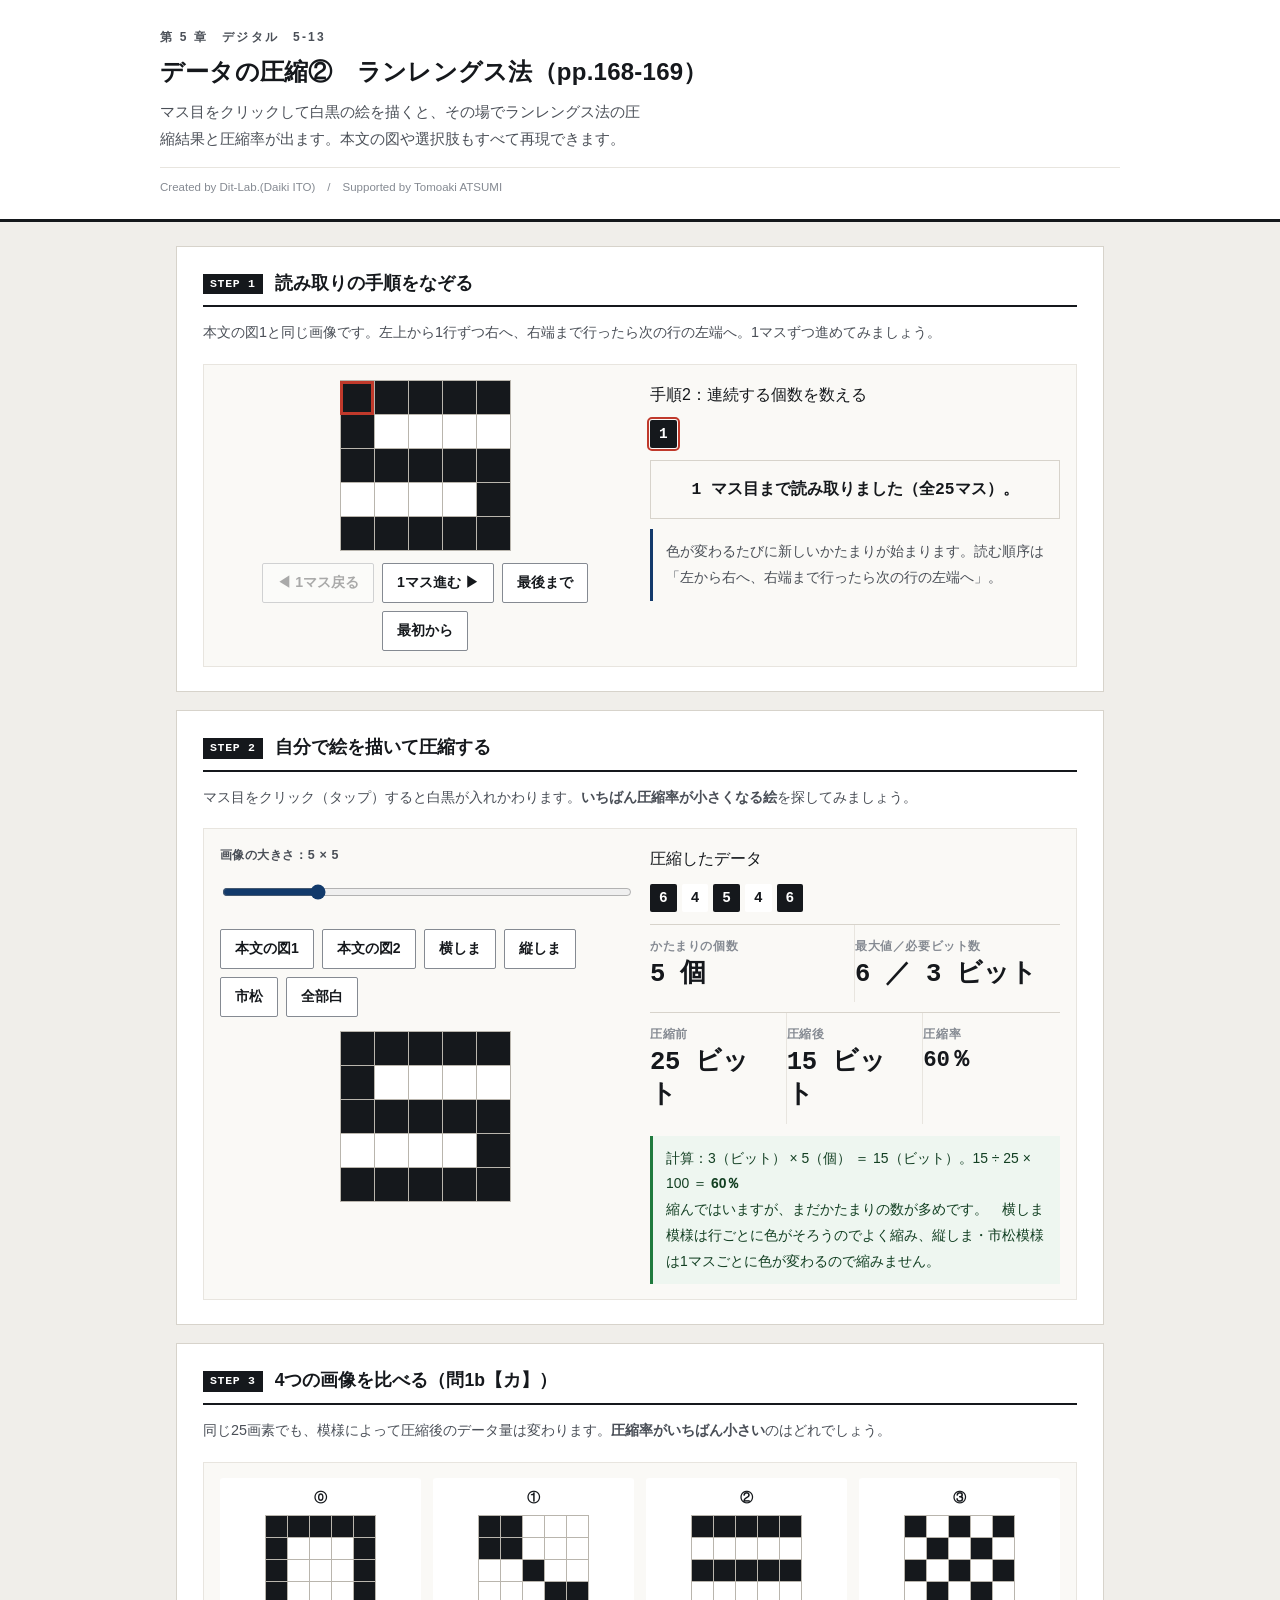
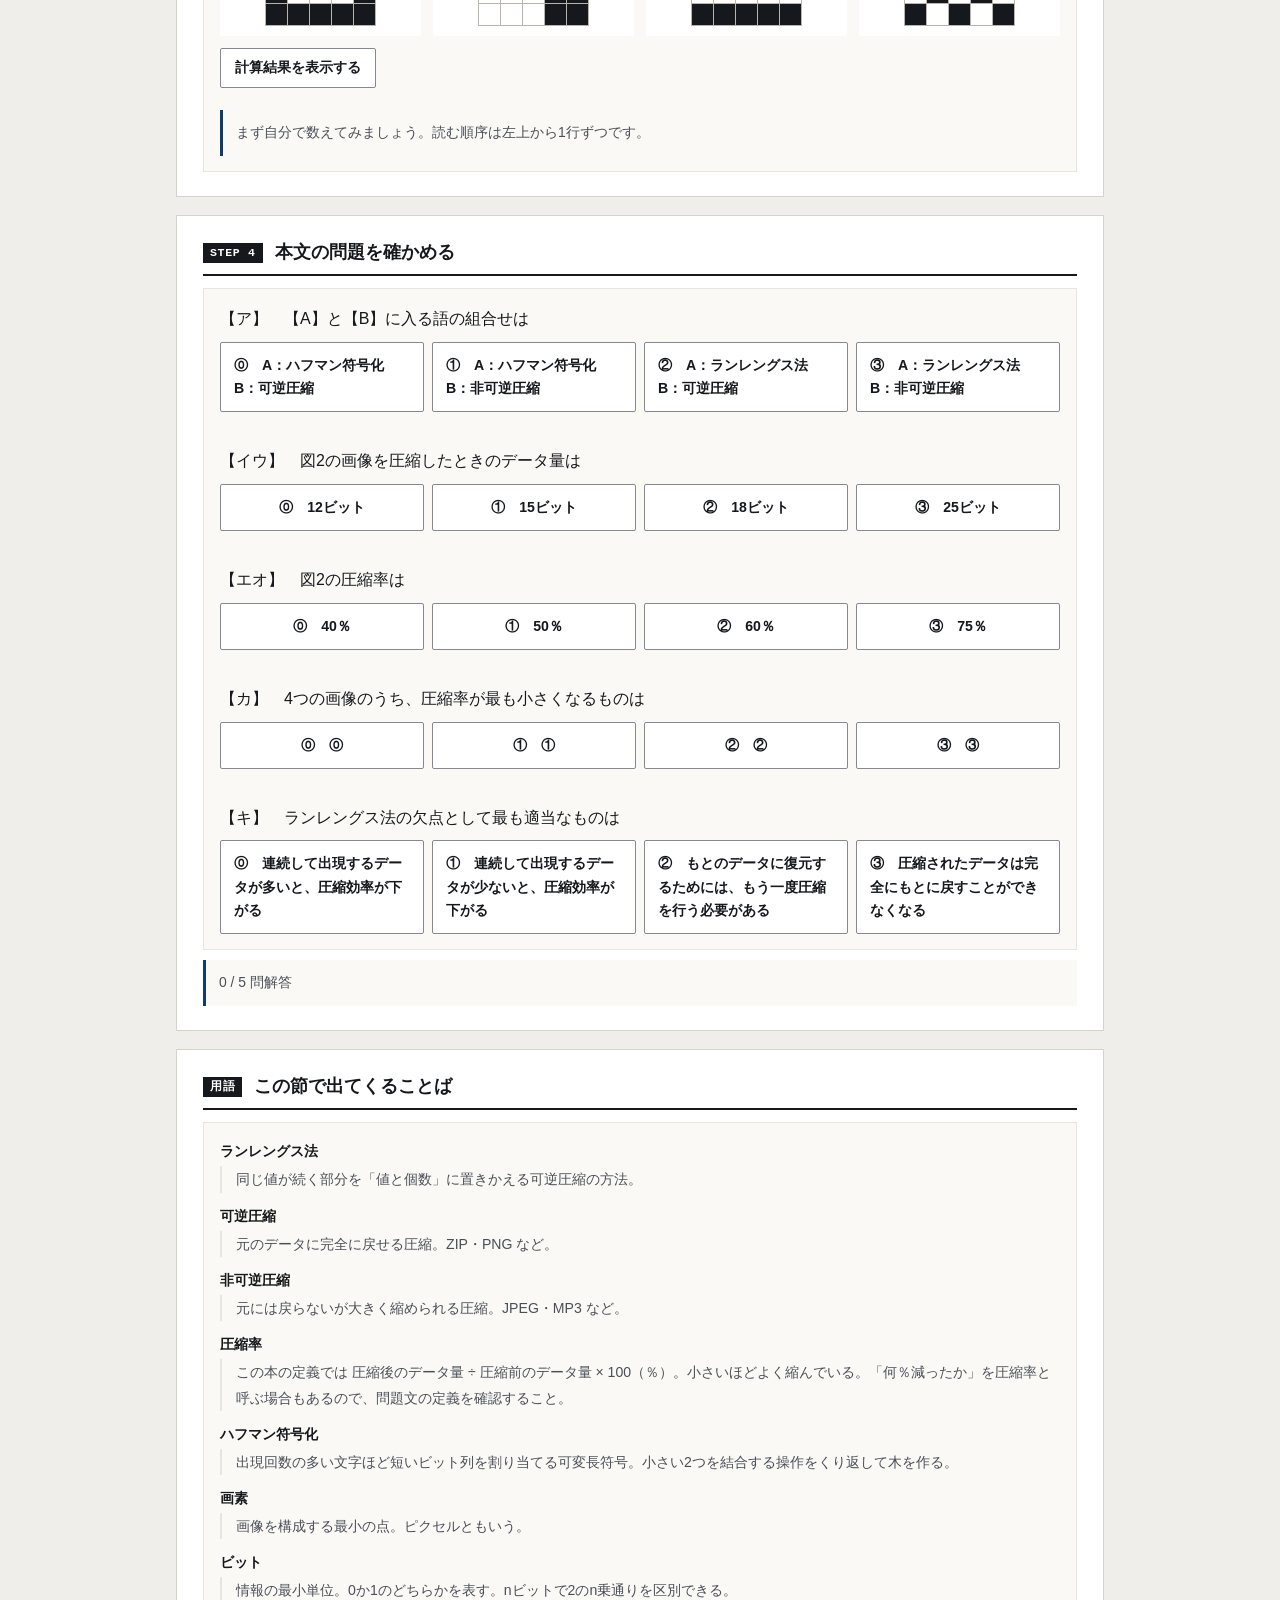
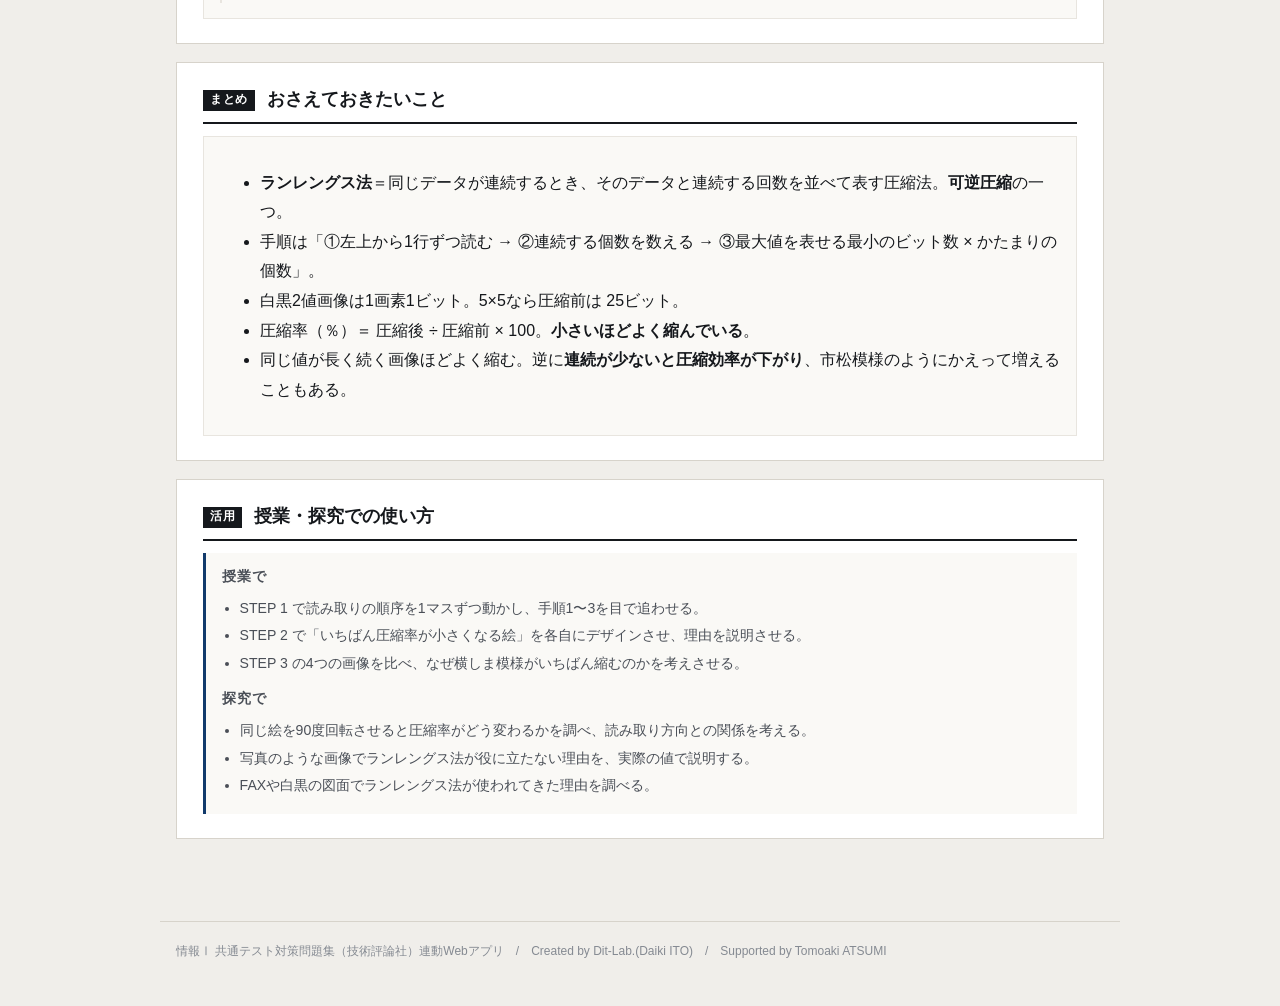
==== index.html @ 54c61193 "feat: Streamlit版を静的Webアプリ化。読み取り手順の再生・お絵かき圧縮・4画像の圧縮率比較に対応" ====
<!DOCTYPE html>
<html lang="ja">
<head>
<meta charset="UTF-8">
<meta name="viewport" content="width=device-width, initial-scale=1.0">
<title>データの圧縮②　ランレングス法｜情報Ⅰ共通テスト対策問題集</title>
<meta name="description" content="マス目をクリックして白黒の絵を描くと、その場でランレングス法の圧縮結果と圧縮率が出ます。本文の図や選択肢もすべて再現できます。">
<link rel="icon" href="data:image/svg+xml,%3Csvg xmlns=%22http://www.w3.org/2000/svg%22 viewBox=%220 0 32 32%22%3E%3Crect width=%2232%22 height=%2232%22 fill=%22%2315181c%22/%3E%3Ctext x=%2216%22 y=%2222%22 font-size=%2218%22 font-family=%22monospace%22 fill=%22%23fff%22 text-anchor=%22middle%22%3E01%3C/text%3E%3C/svg%3E">
<link rel="stylesheet" href="css/style.css">
<link rel="stylesheet" href="css/app.css">
</head>
<body>

<header class="app-header">
  <div class="inner">
    <span class="eyebrow">第 5 章　デジタル　5-13</span>
    <h1>データの圧縮②　ランレングス法（pp.168-169）</h1>
    <p class="lead">マス目をクリックして白黒の絵を描くと、その場でランレングス法の圧縮結果と圧縮率が出ます。本文の図や選択肢もすべて再現できます。</p>
    <p class="credit">Created by Dit-Lab.(Daiki ITO)　/　Supported by Tomoaki ATSUMI</p>
  </div>
</header>

<main class="wrap">
  <section class="step" id="step1">
    <h2><span class="no">STEP 1</span>読み取りの手順をなぞる</h2>
    <p class="desc">本文の図1と同じ画像です。左上から1行ずつ右へ、右端まで行ったら次の行の左端へ。1マスずつ進めてみましょう。</p>
    <div class="panel">
      <div class="grid c2">
        <div>
          <table class="rlgrid" id="demoGrid"></table>
          <div class="btn-row" style="margin-top:12px;justify-content:center">
            <button class="btn" id="dPrev">◀ 1マス戻る</button>
            <button class="btn" id="dNext">1マス進む ▶</button>
            <button class="btn" id="dAll">最後まで</button>
            <button class="btn" id="dReset">最初から</button>
          </div>
        </div>
        <div>
          <p class="qhead" style="margin:0 0 4px">手順2：連続する個数を数える</p>
          <div class="runs" id="demoRuns"></div>
          <div class="eqbox" id="demoEq" style="margin-top:12px">—</div>
          <div class="note" id="demoNote" style="margin-top:10px"></div>
        </div>
      </div>
    </div>
  </section>

  <section class="step" id="step2">
    <h2><span class="no">STEP 2</span>自分で絵を描いて圧縮する</h2>
    <p class="desc">マス目をクリック（タップ）すると白黒が入れかわります。<strong>いちばん圧縮率が小さくなる絵</strong>を探してみましょう。</p>
    <div class="panel">
      <div class="grid c2">
        <div>
          <label class="fld" for="size">画像の大きさ：<span class="mono" id="sizeV">5</span> × <span class="mono" id="sizeV2">5</span></label>
          <input type="range" id="size" min="3" max="12" step="1" value="5">
          <div class="btn-row" style="margin-top:10px;flex-wrap:wrap">
            <button class="btn" data-pat="fig1">本文の図1</button>
            <button class="btn" data-pat="fig2">本文の図2</button>
            <button class="btn" data-pat="stripe">横しま</button>
            <button class="btn" data-pat="vstripe">縦しま</button>
            <button class="btn" data-pat="check">市松</button>
            <button class="btn" data-pat="clear">全部白</button>
          </div>
          <div style="margin-top:14px"><table class="rlgrid" id="editGrid"></table></div>
        </div>
        <div>
          <p class="qhead" style="margin:0 0 4px">圧縮したデータ</p>
          <div class="runs" id="editRuns"></div>
          <div class="metrics" style="margin-top:12px">
            <div class="metric"><div class="k">かたまりの個数</div><div class="v" id="mRuns">—</div></div>
            <div class="metric"><div class="k">最大値／必要ビット数</div><div class="v" id="mBits">—</div></div>
          </div>
          <div class="metrics" style="margin-top:10px">
            <div class="metric"><div class="k">圧縮前</div><div class="v" id="mBefore">—</div></div>
            <div class="metric"><div class="k">圧縮後</div><div class="v" id="mAfter">—</div></div>
            <div class="metric"><div class="k">圧縮率</div><div class="v" id="mRatio" style="font-size:1.4rem">—</div></div>
          </div>
          <div class="note" id="editNote" style="margin-top:12px"></div>
        </div>
      </div>
    </div>
  </section>

  <section class="step" id="step3">
    <h2><span class="no">STEP 3</span>4つの画像を比べる（問1b【カ】）</h2>
    <p class="desc">同じ25画素でも、模様によって圧縮後のデータ量は変わります。<strong>圧縮率がいちばん小さい</strong>のはどれでしょう。</p>
    <div class="panel">
      <div class="cands" id="candBox"></div>
      <div class="btn-row" style="margin-top:12px"><button class="btn" id="showCand">計算結果を表示する</button></div>
      <div class="tbl-scroll" style="margin-top:12px"><table class="tbl" id="candTable"></table></div>
      <div class="note" id="candNote" style="margin-top:10px"></div>
    </div>
  </section>

  <section class="step" id="step4">
    <h2><span class="no">STEP 4</span>本文の問題を確かめる</h2>
    <div class="panel" id="blankBox"></div>
    <div class="note" id="blankNote" style="margin-top:10px"></div>
  </section>

  <section class="step" id="glossary">
    <h2><span class="no">用語</span>この節で出てくることば</h2>
    <div class="panel"><div id="glossBox"></div></div>
  </section>

  <section class="step" id="wrap">
    <h2><span class="no">まとめ</span>おさえておきたいこと</h2>
    <div class="panel">
      <ul class="bullets">
        <li><strong>ランレングス法</strong>＝同じデータが連続するとき、そのデータと連続する回数を並べて表す圧縮法。<strong>可逆圧縮</strong>の一つ。</li>
        <li>手順は「①左上から1行ずつ読む → ②連続する個数を数える → ③最大値を表せる最小のビット数 × かたまりの個数」。</li>
        <li>白黒2値画像は1画素1ビット。5×5なら圧縮前は 25ビット。</li>
        <li>圧縮率（％）＝ 圧縮後 ÷ 圧縮前 × 100。<strong>小さいほどよく縮んでいる</strong>。</li>
        <li>同じ値が長く続く画像ほどよく縮む。逆に<strong>連続が少ないと圧縮効率が下がり</strong>、市松模様のようにかえって増えることもある。</li>
      </ul>
    </div>
  </section>

  <section class="step">
    <h2><span class="no">活用</span>授業・探究での使い方</h2>
    <div class="use-note">
      <h3>授業で</h3>
      <ul>
        <li>STEP 1 で読み取りの順序を1マスずつ動かし、手順1〜3を目で追わせる。</li>
        <li>STEP 2 で「いちばん圧縮率が小さくなる絵」を各自にデザインさせ、理由を説明させる。</li>
        <li>STEP 3 の4つの画像を比べ、なぜ横しま模様がいちばん縮むのかを考えさせる。</li>
      </ul>
      <h3 style="margin-top:12px">探究で</h3>
      <ul>
        <li>同じ絵を90度回転させると圧縮率がどう変わるかを調べ、読み取り方向との関係を考える。</li>
        <li>写真のような画像でランレングス法が役に立たない理由を、実際の値で説明する。</li>
        <li>FAXや白黒の図面でランレングス法が使われてきた理由を調べる。</li>
      </ul>
    </div>
  </section>

</main>

<footer class="app-footer">
  情報Ⅰ 共通テスト対策問題集（技術評論社）連動Webアプリ　/　Created by Dit-Lab.(Daiki ITO)　/　Supported by Tomoaki ATSUMI
</footer>

<script src="js/tools.js"></script>
<script src="js/chart.js"></script>
<script src="js/terms.js"></script>
<script src="js/app.js"></script>
</body>
</html>
---- css/style.css ----
/* =========================================================
   情報Ⅰ 共通テスト対策問題集 — Web アプリ共通スタイル
   紙面（参考書）に寄せた設計。装飾色は使わず、色は意味を持つときだけ。
   ========================================================= */

:root{
  --paper:#ffffff;
  --paper-2:#faf9f6;      /* うすい紙 */
  --bg:#f0eeea;           /* 台紙 */
  --ink:#15181c;
  --ink-2:#4a4f57;
  --ink-3:#858a92;
  --rule:#d7d3cb;         /* 罫線 */
  --rule-2:#e8e5df;
  --accent:#123a6b;       /* 濃紺。主要操作と現在地だけに使う */
  --accent-w:#e9eef6;
  --zero:#c0392b;         /* 左＝0 */
  --one:#1d4ed8;          /* 右＝1 */
  --ok:#1f7a3d;   --ok-bg:#eef6f0;
  --ng:#b3261e;   --ng-bg:#fbefee;
  --warn:#8a5a00; --warn-bg:#fbf5e8;
  --font:"Hiragino Kaku Gothic ProN","Hiragino Sans","Yu Gothic Medium","Yu Gothic",
         "Noto Sans JP",Meiryo,-apple-system,BlinkMacSystemFont,sans-serif;
  --mono:"SFMono-Regular",Menlo,Consolas,"Courier New",monospace;
}

*{box-sizing:border-box}
[hidden]{display:none !important}
html{-webkit-text-size-adjust:100%}
body{
  margin:0; background:var(--bg); color:var(--ink);
  font-family:var(--font); font-size:16px; line-height:1.85;
  font-feature-settings:"palt" 1;
}
h1,h2,h3,h4{line-height:1.45; margin:0; font-weight:700}
p{margin:0 0 .75em} p:last-child{margin-bottom:0}
a{color:var(--accent)}

/* ---------- 標題 ---------- */
.app-header{background:var(--paper); border-bottom:3px solid var(--ink); padding:26px 20px 20px}
.app-header .inner{max-width:960px; margin:0 auto}
.app-header .eyebrow{
  font-size:.75rem; font-weight:700; color:var(--ink-2); letter-spacing:.18em;
  display:block; margin-bottom:7px;
}
.app-header h1{font-size:1.5rem; letter-spacing:.01em}
.app-header .lead{font-size:.92rem; color:var(--ink-2); margin-top:9px; max-width:60ch}
.app-header .credit{
  font-size:.72rem; color:var(--ink-3); margin-top:14px;
  padding-top:9px; border-top:1px solid var(--rule-2);
}

/* ---------- 版面 ---------- */
.wrap{max-width:960px; margin:0 auto; padding:24px 16px 64px}
.step{background:var(--paper); border:1px solid var(--rule); padding:24px 26px; margin-bottom:18px}
.step > h2{
  display:flex; align-items:baseline; gap:12px; font-size:1.1rem;
  padding-bottom:9px; border-bottom:2px solid var(--ink); margin-bottom:12px;
}
.step > h2 .no{
  flex:none; font-family:var(--mono); font-size:.72rem; font-weight:700;
  background:var(--ink); color:var(--paper); padding:2px 7px; letter-spacing:.06em;
  position:relative; top:-2px;
}
.step > .desc{color:var(--ink-2); font-size:.9rem; margin-bottom:18px}
.step[hidden]{display:none}

.grid{display:grid; gap:20px}
.grid > *{min-width:0}          /* 子の中身で列が広がるのを防ぐ */
@media(min-width:800px){ .grid.c2{grid-template-columns:1fr 1fr} }

.panel{border:1px solid var(--rule-2); background:var(--paper-2); padding:15px 16px; min-width:0}
.panel > h3{
  font-size:.8rem; font-weight:700; color:var(--ink-2); letter-spacing:.08em;
  margin-bottom:12px; padding-bottom:6px; border-bottom:1px solid var(--rule);
}

/* ---------- 部品 ---------- */
.btn{
  appearance:none; border:1px solid var(--ink-3); background:var(--paper); color:var(--ink);
  font-family:inherit; font-size:.88rem; font-weight:700; padding:8px 14px;
  border-radius:2px; cursor:pointer; min-height:40px; line-height:1.4;
  transition:background .12s, border-color .12s, color .12s;
}
.btn:hover:not(:disabled){background:var(--accent-w); border-color:var(--accent); color:var(--accent)}
.btn:disabled{opacity:.35; cursor:not-allowed}
.btn.primary{background:var(--accent); color:var(--paper); border-color:var(--accent)}
.btn.primary:hover:not(:disabled){background:#0d2c53; color:var(--paper)}
.btn.ghost{border-color:var(--rule); color:var(--ink-2)}
.btn.sm{font-size:.8rem; padding:5px 10px; min-height:34px}
.btn-row{display:flex; flex-wrap:wrap; gap:8px; align-items:center}

/* タブ（見出し下線式） */
.seg{display:flex; gap:0; border-bottom:1px solid var(--rule)}
.seg button{
  appearance:none; border:0; background:transparent; font-family:inherit; font-size:.88rem;
  font-weight:700; color:var(--ink-3); padding:9px 4px; margin-right:26px; cursor:pointer;
  border-bottom:3px solid transparent; margin-bottom:-1px; min-height:40px;
}
.seg button:hover{color:var(--ink-2)}
.seg button[aria-pressed="true"]{color:var(--ink); border-bottom-color:var(--accent)}

label.fld{display:block; font-size:.78rem; font-weight:700; color:var(--ink-2); margin-bottom:5px; letter-spacing:.04em}
input[type=text], textarea, input[type=number]{
  width:100%; font-family:inherit; font-size:1rem; color:var(--ink);
  border:1px solid var(--ink-3); border-radius:2px; padding:9px 11px;
  background:var(--paper); min-height:42px;
}
input:focus, textarea:focus{outline:2px solid var(--accent); outline-offset:-1px; border-color:var(--accent)}
.btn:focus-visible, .seg button:focus-visible, .node-card:focus-visible{outline:2px solid var(--accent); outline-offset:2px}
textarea{resize:vertical; line-height:1.7}
.mono{font-family:var(--mono)}

table.tbl{width:100%; border-collapse:collapse; font-size:.89rem}
table.tbl th, table.tbl td{border-bottom:1px solid var(--rule-2); padding:7px 10px; text-align:right}
table.tbl th:first-child, table.tbl td:first-child{text-align:left}
table.tbl thead th{border-bottom:1.5px solid var(--ink); font-size:.76rem; color:var(--ink-2); font-weight:700; white-space:nowrap}
.tbl-scroll{overflow-x:auto; -webkit-overflow-scrolling:touch; max-width:100%}

.note{padding:10px 13px; font-size:.87rem; border-left:3px solid var(--ink-3); background:var(--paper-2)}
.note.ok{background:var(--ok-bg); border-left-color:var(--ok); color:#123f22}
.note.ng{background:var(--ng-bg); border-left-color:var(--ng); color:#6d1a15}
.note.info{background:var(--paper-2); border-left-color:var(--accent); color:var(--ink-2)}
.note.warn{background:var(--warn-bg); border-left-color:var(--warn); color:#5c3d00}
.note[hidden]{display:none}

.badge{
  display:inline-block; font-size:.72rem; font-weight:700; padding:1px 7px;
  border:1px solid var(--rule); color:var(--ink-2); background:var(--paper); letter-spacing:.04em;
}

/* 数値は罫線で仕切るだけ。カードにしない */
.metrics{display:flex; flex-wrap:wrap; gap:0; border-top:1px solid var(--rule)}
.metric{flex:1 1 130px; padding:11px 14px 11px 0; border-right:1px solid var(--rule-2)}
.metric:last-child{border-right:0}
.metric .k{font-size:.74rem; color:var(--ink-3); font-weight:700; letter-spacing:.05em}
.metric .v{font-size:1.6rem; font-weight:700; line-height:1.3; font-family:var(--mono); letter-spacing:-.01em}
.metric .s{font-size:.76rem; color:var(--ink-2)}

.bit0{color:var(--zero); font-weight:700}
.bit1{color:var(--one); font-weight:700}

.app-footer{
  max-width:960px; margin:0 auto; padding:18px 16px 44px; color:var(--ink-3);
  font-size:.75rem; border-top:1px solid var(--rule);
}
.sr-only{position:absolute;width:1px;height:1px;overflow:hidden;clip:rect(0 0 0 0);white-space:nowrap}

@media(max-width:640px){
  body{font-size:15px}
  .app-header{padding:20px 16px 16px}
  .app-header h1{font-size:1.16rem}
  .wrap{padding:16px 12px 52px}
  .step{padding:18px 15px}
  .seg button{margin-right:18px; font-size:.84rem}
  .metric{flex-basis:50%; border-right:0}
}
@media (prefers-reduced-motion:reduce){ *{animation:none!important; transition:none!important} }

/* ---------- 自分のデータ・共有・印刷 ---------- */
.toolbar{display:flex; flex-wrap:wrap; gap:8px; align-items:center; margin-top:12px;
  padding-top:12px; border-top:1px solid var(--rule-2)}
.toolbar .hint{font-size:.78rem; color:var(--ink-3)}
.paste-area{width:100%; min-height:110px; font-family:var(--mono); font-size:.86rem}
.use-note{background:var(--paper-2); border-left:3px solid var(--accent); padding:14px 16px; font-size:.88rem}
.use-note h3{font-size:.86rem; letter-spacing:.06em; margin-bottom:8px; color:var(--ink-2)}
.use-note ol, .use-note ul{margin:0; padding-left:1.25em; line-height:1.95; color:var(--ink-2)}

@media print{
  body{background:#fff}
  .app-header{border-bottom:2px solid #000}
  .step{border:1px solid #bbb; break-inside:avoid; page-break-inside:avoid; margin-bottom:12px}
  .btn, .seg, .toolbar, input[type=range]{display:none !important}
  .note{border-left-width:2px}
  a[href]:after{content:""}
}

/* ---------- 入力グリッド ---------- */
.dg-scroll{overflow:auto; -webkit-overflow-scrolling:touch; border:1px solid var(--rule); background:var(--paper); max-height:420px}
table.dg{border-collapse:collapse; font-family:var(--mono); font-size:.9rem; min-width:100%}
table.dg th, table.dg td{border:1px solid var(--rule-2); padding:0}
table.dg thead th{background:var(--paper-2); position:sticky; top:0; z-index:2}
table.dg .dg-n{background:var(--paper-2); color:var(--ink-3); font-size:.76rem; font-weight:400;
  text-align:center; min-width:34px; padding:0 4px; position:sticky; left:0; z-index:1}
table.dg .dg-corner{background:var(--paper-2); min-width:34px; position:sticky; left:0; z-index:3}
table.dg .dg-act{background:var(--paper-2); width:34px}
.dg-h, .dg-c{width:100%; min-width:96px; border:0; background:transparent; font-family:inherit;
  font-size:.9rem; padding:8px 9px; color:var(--ink); min-height:38px}
.dg-h{font-weight:700; font-family:var(--font); font-size:.82rem; color:var(--ink-2)}
.dg-c.num{text-align:right}
.dg-c:focus, .dg-h:focus{outline:2px solid var(--accent); outline-offset:-2px; background:var(--accent-w)}
.dg-del{border:0; background:transparent; color:var(--ink-3); cursor:pointer; width:32px; height:34px; font-size:1rem}
.dg-del:hover{color:var(--ng)}
.dg-tools{display:flex; flex-wrap:wrap; gap:8px; align-items:center; margin-top:10px}
.dg-hint{font-size:.76rem; color:var(--ink-3)}

/* ---------- ファイル読み込み ---------- */
.filebox{display:flex; flex-wrap:wrap; gap:10px; align-items:center; padding:12px;
  border:1px dashed var(--rule); background:var(--paper-2)}
.filebox input[type=file]{font-size:.85rem; font-family:inherit; max-width:100%}
.filebox .sel{max-width:220px}
.filelabel{display:inline-flex; align-items:center; gap:6px; font-size:.85rem; font-weight:700;
  border:1px solid var(--ink-3); background:var(--paper); padding:8px 14px; border-radius:2px; cursor:pointer; min-height:40px}
.filelabel:hover{border-color:var(--accent); color:var(--accent); background:var(--accent-w)}
.filelabel input{display:none}

/* ---------- 用語解説 ---------- */
.term{position:relative; border-bottom:1.5px dotted var(--accent); cursor:help; color:var(--accent); font-weight:700}
.term .term-pop{display:none; position:absolute; left:0; top:1.7em; z-index:50; width:min(300px,78vw);
  background:var(--paper); border:1px solid var(--ink-3); box-shadow:0 6px 20px rgba(0,0,0,.14);
  padding:10px 12px; font-size:.82rem; font-weight:400; color:var(--ink-2); line-height:1.75;
  border-left:3px solid var(--accent); cursor:auto; text-align:left}
.term .term-pop b{display:block; color:var(--ink); font-size:.86rem; margin-bottom:3px}
.term.open .term-pop{display:block}
dl.gloss{margin:0; font-size:.88rem}
dl.gloss dt{font-weight:700; color:var(--ink); margin-top:10px}
dl.gloss dt:first-child{margin-top:0}
dl.gloss dd{margin:2px 0 0; color:var(--ink-2); line-height:1.85; padding-left:1em; border-left:2px solid var(--rule-2)}
@media print{ .term{border-bottom:0; color:inherit} .term .term-pop{display:none !important} }

/* ---------- スマホ・タブレット ---------- */
@media (max-width:1024px){
  /* iOS で入力時に画面が勝手に拡大するのを防ぐ（16px 未満だとズームする） */
  input[type=text], input[type=number], textarea, select, .dg-c, .dg-h{ font-size:16px }
  .dg-c, .dg-h{ min-width:110px }
}
@media (max-width:820px){
  .grid.c2{grid-template-columns:1fr}
  .dg-scroll{max-height:340px}
  .filebox{flex-direction:column; align-items:stretch}
  .filebox .sel{max-width:100%}
  .term .term-pop{left:auto; right:0; width:min(280px,86vw)}
}
@media (max-width:480px){
  .step > h2{font-size:1rem; flex-wrap:wrap}
  .metrics{gap:0}
  .metric{flex-basis:50%; padding-right:10px}
  .metric .v{font-size:1.3rem}
  .btn{padding:8px 12px}
  .dg-tools{gap:6px}
  .dg-hint{width:100%}
}
/* タッチ操作でのスクロールを滑らかに */
.tbl-scroll, .dg-scroll, .tree-box{ -webkit-overflow-scrolling:touch; overscroll-behavior-x:contain }

/* 幅指定つきの入力欄がスマートフォンではみ出さないようにする */
input[type=text], input[type=number], input[type=search], textarea, select{ max-width:100% }
.btn-row > label{ min-width:0; max-width:100% }
.btn-row > label input, .btn-row > label select{ max-width:100% }
---- css/app.css ----
.qhead{display:flex; justify-content:space-between; align-items:center; margin-bottom:12px}
.card-q{border:1px solid var(--rule); background:var(--paper); padding:18px; margin-bottom:14px}
.q-scene{font-size:1rem; font-weight:700; line-height:1.9}
.choice4{display:grid; gap:8px; grid-template-columns:repeat(auto-fit,minmax(160px,1fr))}
.choice4 .btn{text-align:left; line-height:1.65; padding:11px 13px}
.choice4 .btn.correct{background:var(--ok-bg); border-color:var(--ok); color:var(--ok)}
.choice4 .btn.wrong{background:var(--ng-bg); border-color:var(--ng); color:var(--ng)}
.choice4.locked{pointer-events:none}
.sel{width:100%; font-family:inherit; font-size:.95rem; padding:9px 11px; min-height:42px;
  border:1px solid var(--ink-3); border-radius:2px; background:var(--paper); color:var(--ink)}
input[type=range]{width:100%; accent-color:var(--accent); height:34px}
.why{font-size:.85rem; color:var(--ink-2); line-height:1.85}
.eqbox{font-family:var(--mono); font-size:1.02rem; font-weight:700; text-align:center; padding:14px;
  border:1px solid var(--rule); background:var(--paper-2); line-height:1.8}
.blankin{border:1.5px solid var(--accent); background:#fff; padding:6px 8px; text-align:center;
  font-family:var(--mono); min-height:38px; font-size:.95rem; max-width:120px}
.blankin.ok{border-color:var(--ok); background:var(--ok-bg)}
.blankin.ng{border-color:var(--ng); background:var(--ng-bg)}
table.tbl td .blankin{width:100%; max-width:none}

/* --- 5-13 ランレングス法 --- */
.rlgrid{border-collapse:collapse;margin:0 auto}
.rlgrid td{width:34px;height:34px;border:1px solid #b9b5ad;padding:0;cursor:pointer}
.rlgrid td.on{background:#15181c}
.rlgrid td.off{background:#fff}
.rlgrid td.cur{outline:3px solid #c0392b;outline-offset:-3px}
.rlgrid.small td{width:22px;height:22px;cursor:default}
.runs{display:flex;flex-wrap:wrap;gap:5px;margin-top:10px}
.runs .r{border:1px solid var(--line);border-radius:2px;padding:4px 9px;font:700 .9rem/1.4 var(--mono);background:#fff}
.runs .r.b{background:#15181c;color:#fff;border-color:#15181c}
.runs .r.w{background:#fff;color:#15181c}
.runs .r.cur{outline:2px solid #c0392b;outline-offset:1px}
.cands{display:grid;grid-template-columns:repeat(auto-fit,minmax(140px,1fr));gap:12px}
.cands .c{border:1px solid var(--line);border-radius:3px;padding:10px;text-align:center;background:#fff}
.cands .c.sel{border-color:var(--accent);background:var(--warn-bg)}
.cands .c h4{margin:0 0 8px;font-size:.82rem;color:var(--muted)}
.cands .c .d{font:.74rem/1.6 var(--mono);color:var(--muted);margin-top:6px;word-break:break-all}
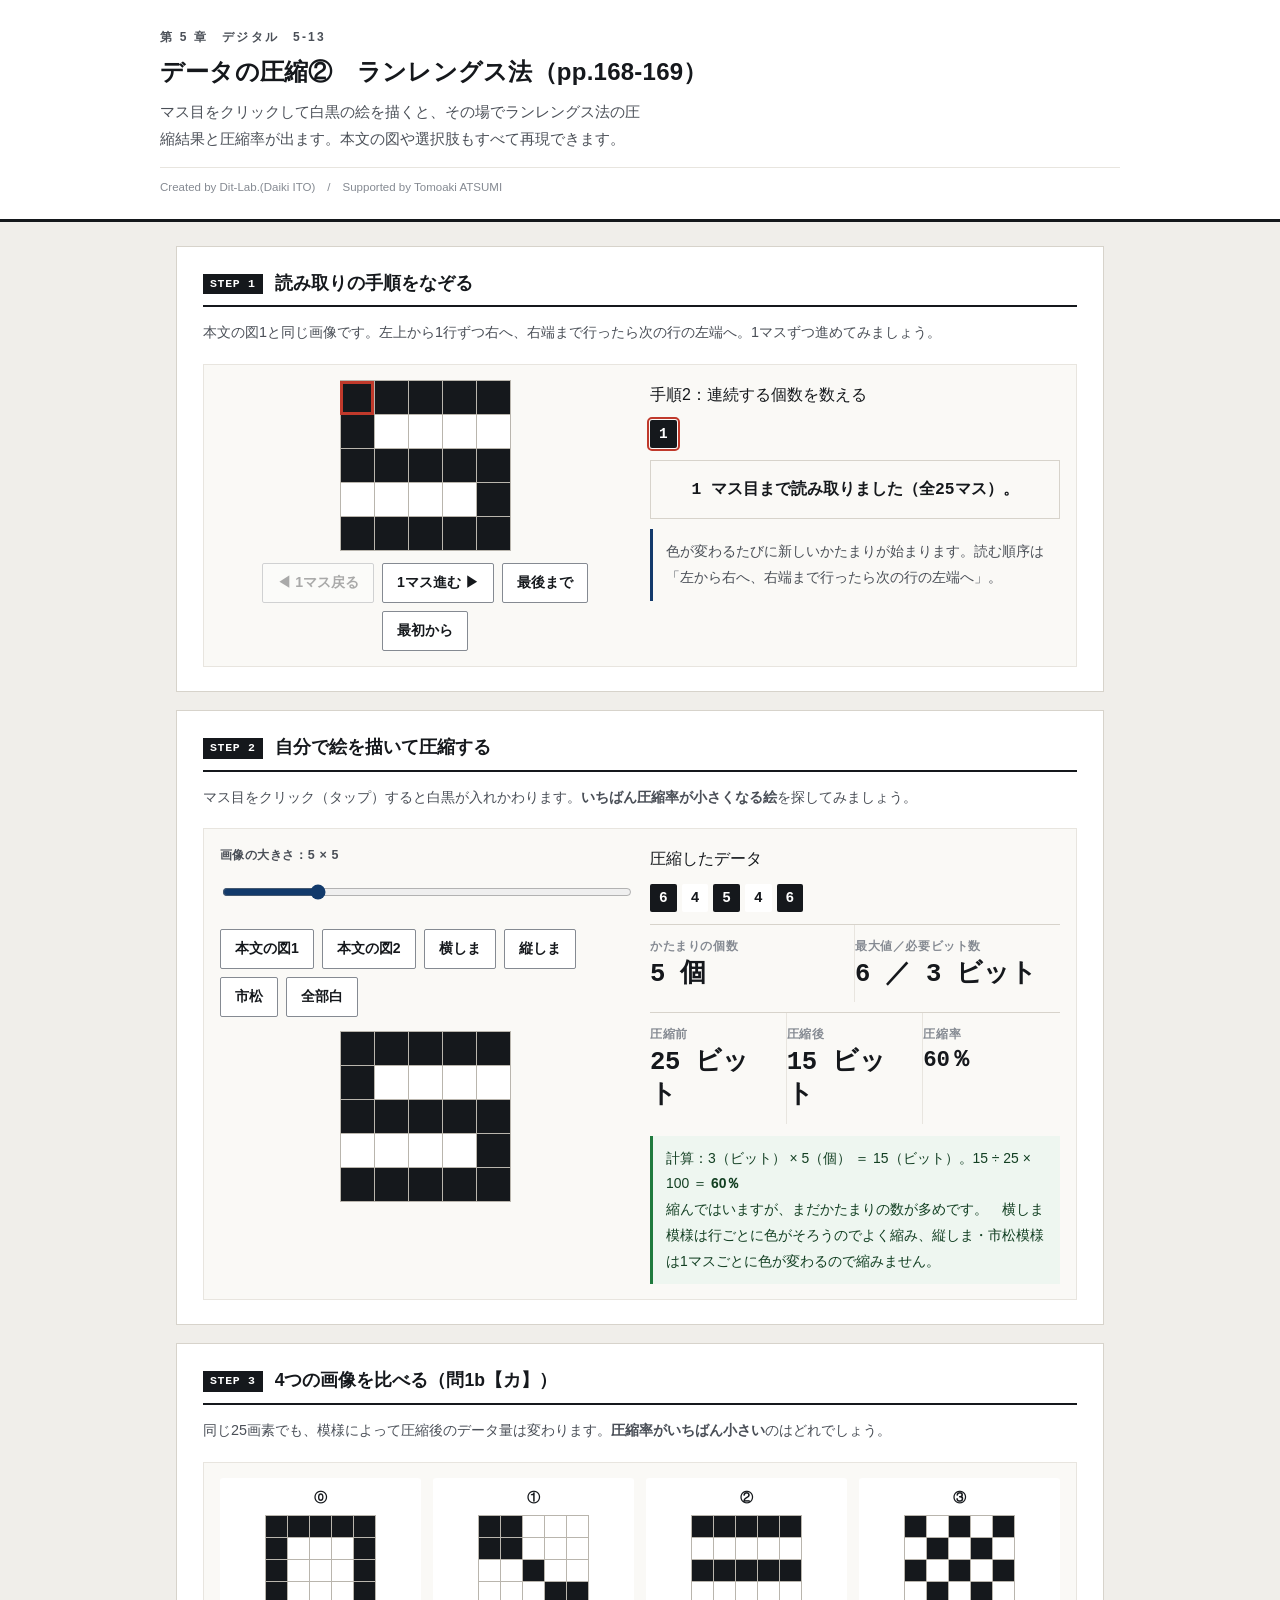
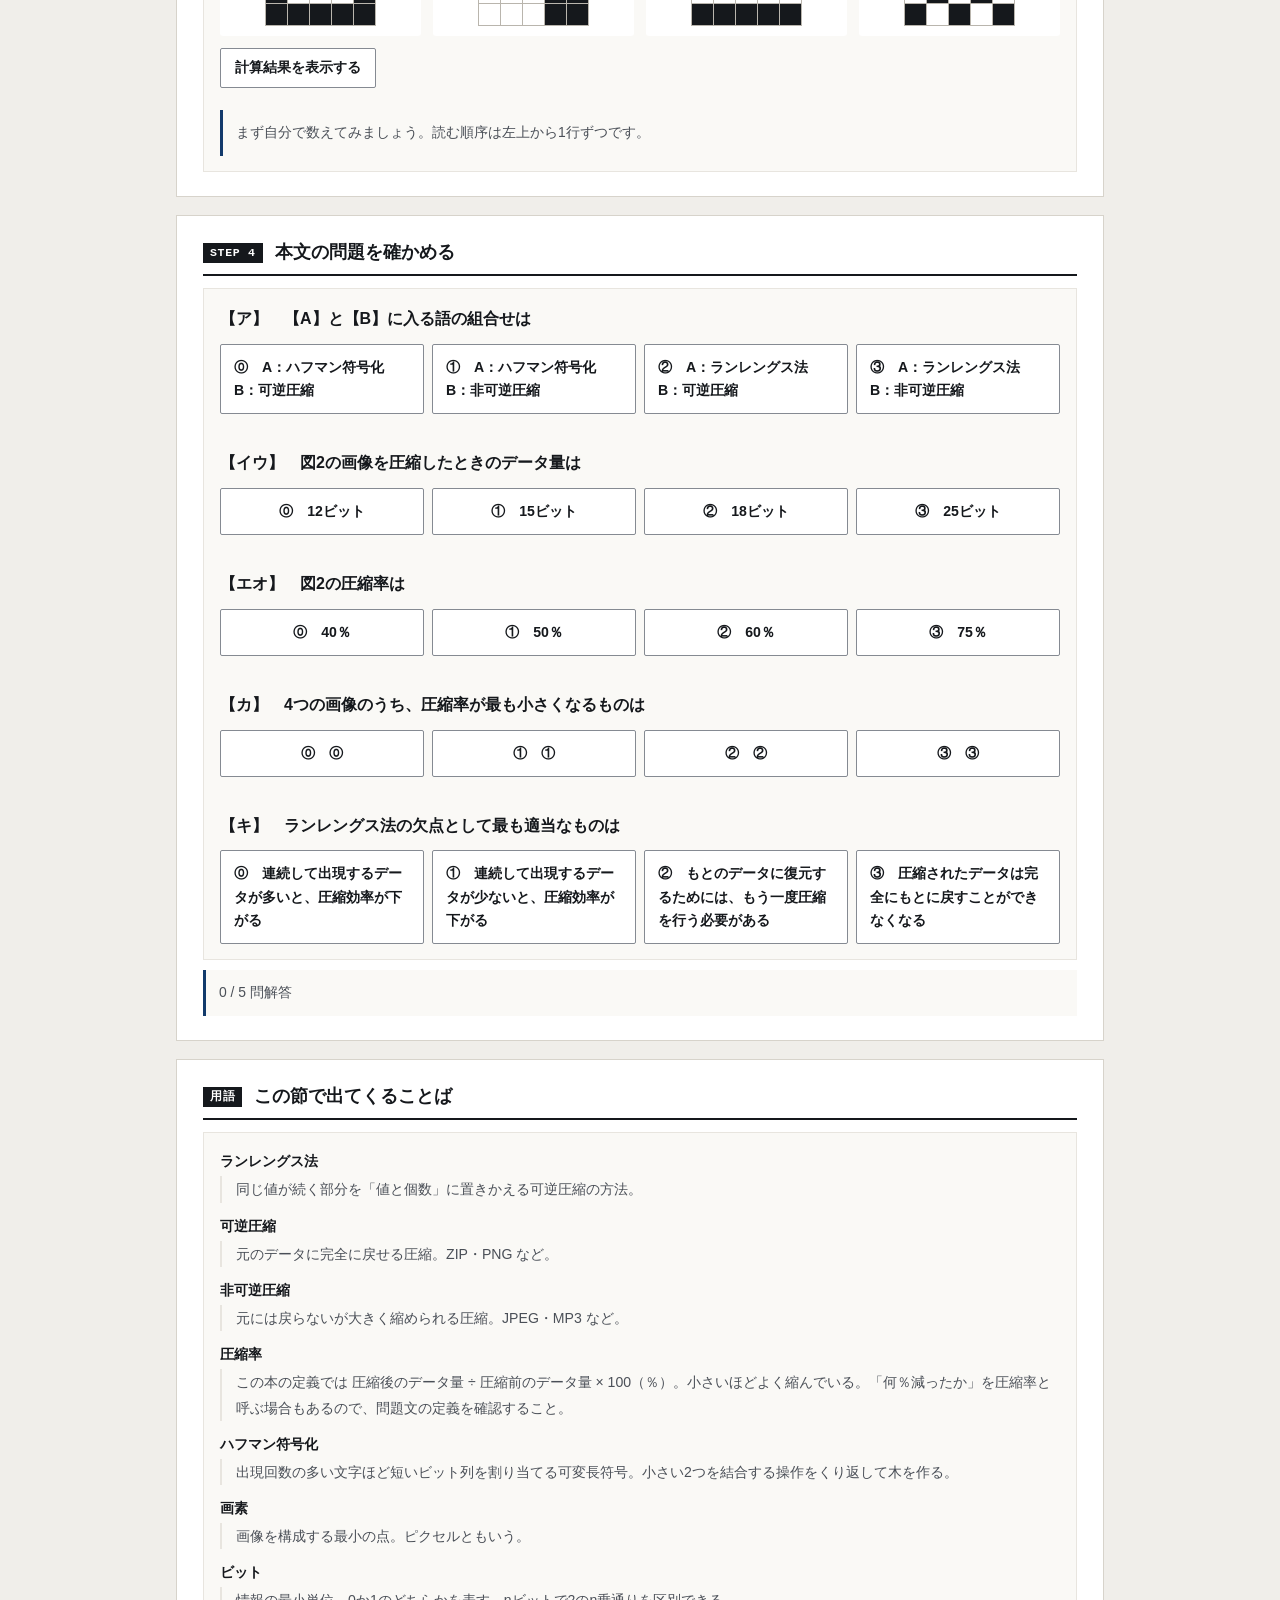
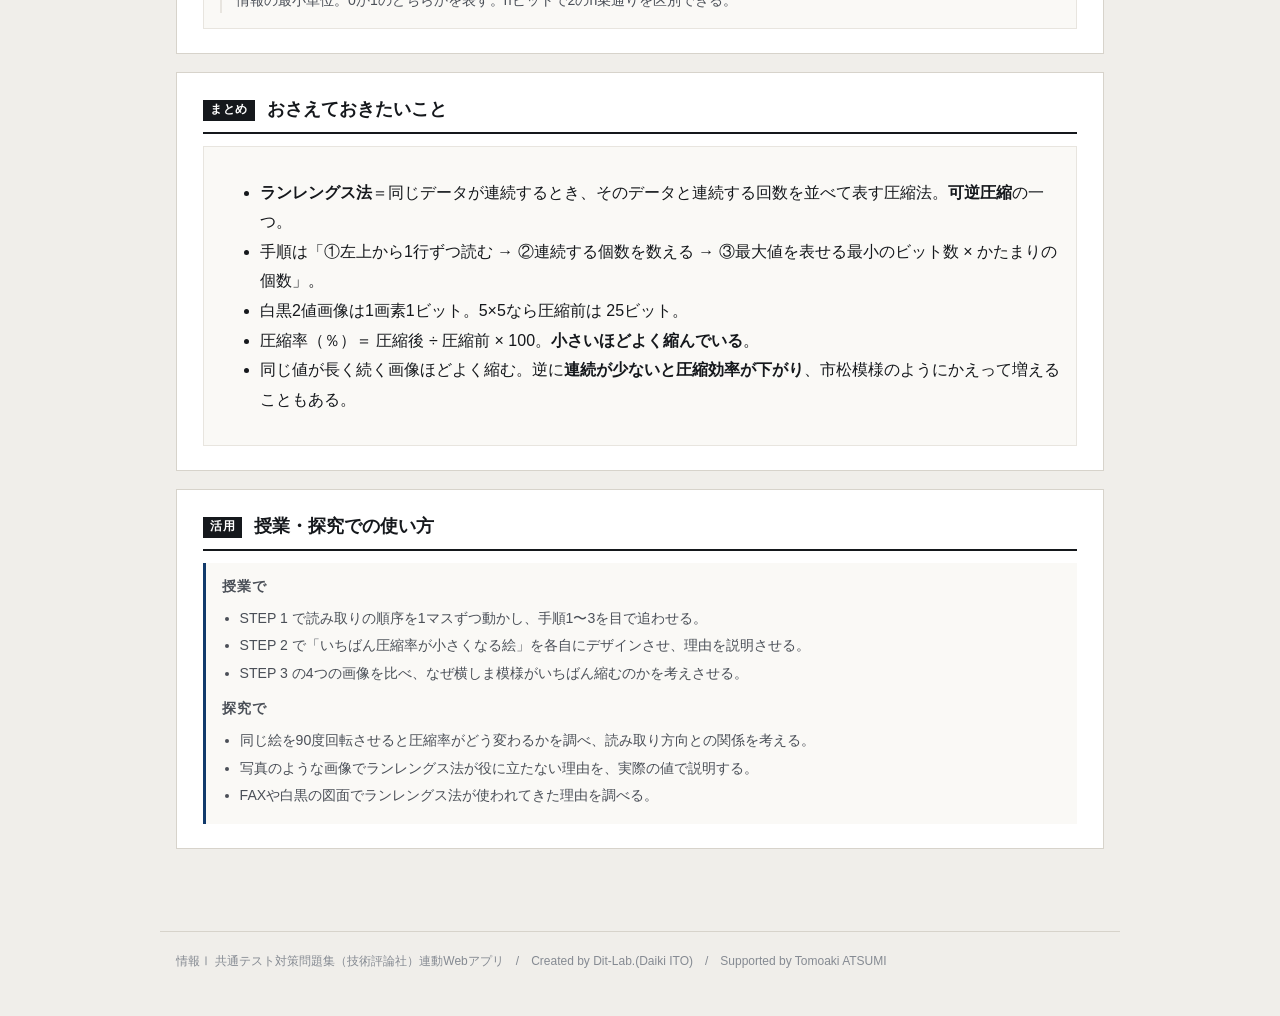
==== commit 1e502784: "fix: 設問見出しのレイアウト不具合を修正（.qhead→.pq）" ====
--- a/index.html
+++ b/index.html
@@ -6,8 +6,8 @@
 <title>データの圧縮②　ランレングス法｜情報Ⅰ共通テスト対策問題集</title>
 <meta name="description" content="マス目をクリックして白黒の絵を描くと、その場でランレングス法の圧縮結果と圧縮率が出ます。本文の図や選択肢もすべて再現できます。">
 <link rel="icon" href="data:image/svg+xml,%3Csvg xmlns=%22http://www.w3.org/2000/svg%22 viewBox=%220 0 32 32%22%3E%3Crect width=%2232%22 height=%2232%22 fill=%22%2315181c%22/%3E%3Ctext x=%2216%22 y=%2222%22 font-size=%2218%22 font-family=%22monospace%22 fill=%22%23fff%22 text-anchor=%22middle%22%3E01%3C/text%3E%3C/svg%3E">
-<link rel="stylesheet" href="css/style.css">
-<link rel="stylesheet" href="css/app.css">
+<link rel="stylesheet" href="css/style.css?v=ea93572e">
+<link rel="stylesheet" href="css/app.css?v=bfbe0cf4">
 </head>
 <body>
 
@@ -140,9 +140,7 @@
   情報Ⅰ 共通テスト対策問題集（技術評論社）連動Webアプリ　/　Created by Dit-Lab.(Daiki ITO)　/　Supported by Tomoaki ATSUMI
 </footer>
 
-<script src="js/tools.js"></script>
-<script src="js/chart.js"></script>
-<script src="js/terms.js"></script>
-<script src="js/app.js"></script>
+<script src="js/terms.js?v=0adfb760"></script>
+<script src="js/app.js?v=ce55ff1e"></script>
 </body>
 </html>
--- a/css/style.css
+++ b/css/style.css
@@ -68,6 +68,7 @@
 .grid{display:grid; gap:20px}
 .grid > *{min-width:0}          /* 子の中身で列が広がるのを防ぐ */
 @media(min-width:800px){ .grid.c2{grid-template-columns:1fr 1fr} }
+@media(min-width:800px){ .grid.c21{grid-template-columns:1.45fr 1fr} }
 
 .panel{border:1px solid var(--rule-2); background:var(--paper-2); padding:15px 16px; min-width:0}
 .panel > h3{
@@ -225,7 +226,7 @@
   .dg-c, .dg-h{ min-width:110px }
 }
 @media (max-width:820px){
-  .grid.c2{grid-template-columns:1fr}
+  .grid.c2,.grid.c21{grid-template-columns:1fr}
   .dg-scroll{max-height:340px}
   .filebox{flex-direction:column; align-items:stretch}
   .filebox .sel{max-width:100%}
@@ -247,3 +248,33 @@
 input[type=text], input[type=number], input[type=search], textarea, select{ max-width:100% }
 .btn-row > label{ min-width:0; max-width:100% }
 .btn-row > label input, .btn-row > label select{ max-width:100% }
+
+/* 共通：○×判定・並べかえ（quiz.js 用） */
+.abcde{border:1px solid var(--rule); border-radius:3px; overflow:hidden}
+.abcde > div{border-top:1px solid var(--rule); padding:10px 12px}
+.abcde > div:first-child{border-top:0}
+.abcde .st{display:flex; gap:10px; align-items:flex-start; flex-wrap:wrap}
+.abcde .st .k{font-weight:700; font-family:var(--mono); min-width:1.4em}
+.abcde .st .t{flex:1; min-width:12em}
+.abcde .jb{display:flex; gap:6px}
+.abcde .jb .btn{min-width:3.4em; padding:6px 10px; text-align:center}
+.prep{display:grid; grid-template-columns:repeat(auto-fit,minmax(150px,1fr)); gap:10px; margin-top:10px}
+.prep .slot{border:1px dashed var(--ink-3); border-radius:3px; padding:10px; min-height:92px; background:var(--paper)}
+.prep .slot.filled{border-style:solid}
+.prep .slot .tag{font:700 .74rem/1.4 var(--mono); color:var(--accent); display:block; margin-bottom:6px}
+.prep .slot .txt{font-size:.86rem; line-height:1.7}
+.cards{display:flex; flex-wrap:wrap; gap:8px; margin-top:10px}
+.cards .c{border:1px solid var(--ink-3); border-radius:3px; padding:9px 12px; background:var(--paper);
+  cursor:pointer; font-size:.88rem; max-width:100%; text-align:left; font-family:inherit; color:var(--ink)}
+.cards .c:hover{background:var(--warn-bg)}
+.cards .c.used{opacity:.35; pointer-events:none}
+
+/* --- 予想してから実行 --- */
+.pmark{display:inline-block; background:var(--accent); color:#fff; font-size:.7rem; font-weight:700;
+  letter-spacing:.08em; padding:2px 7px; border-radius:2px; margin-right:8px; vertical-align:2px}
+input.pin{font-size:1.05rem; padding:7px 10px; border:1px solid var(--rule); border-radius:3px;
+  width:9em; max-width:100%; background:#fff}
+.btn-row .unit{color:var(--muted); font-size:.9rem}
+.choice4 .btn.on{border-color:var(--accent); box-shadow:inset 0 0 0 1px var(--accent); font-weight:700}
+/* 設問文の見出し（flex ではなく通常の段落。.qhead は左右振り分け用なので用途が別） */
+.pq{margin:0 0 10px; font-weight:700; line-height:1.85}
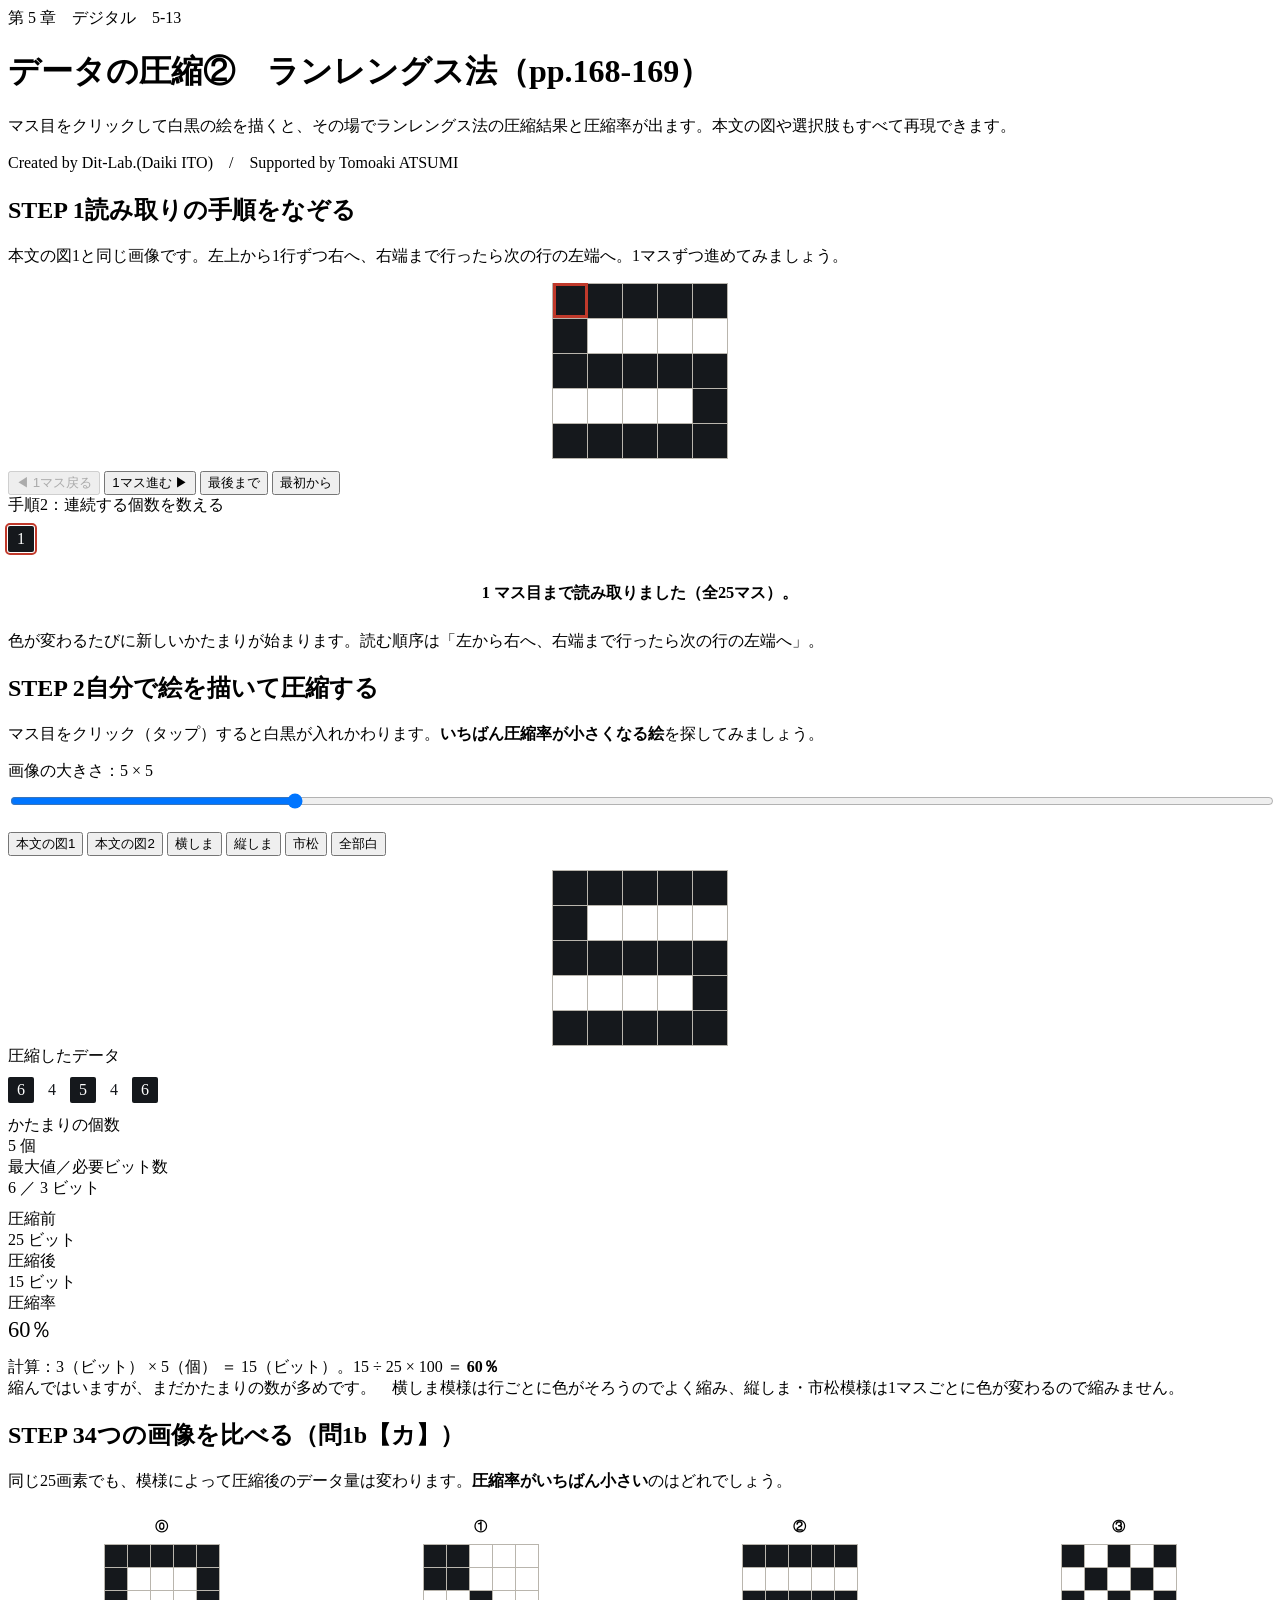
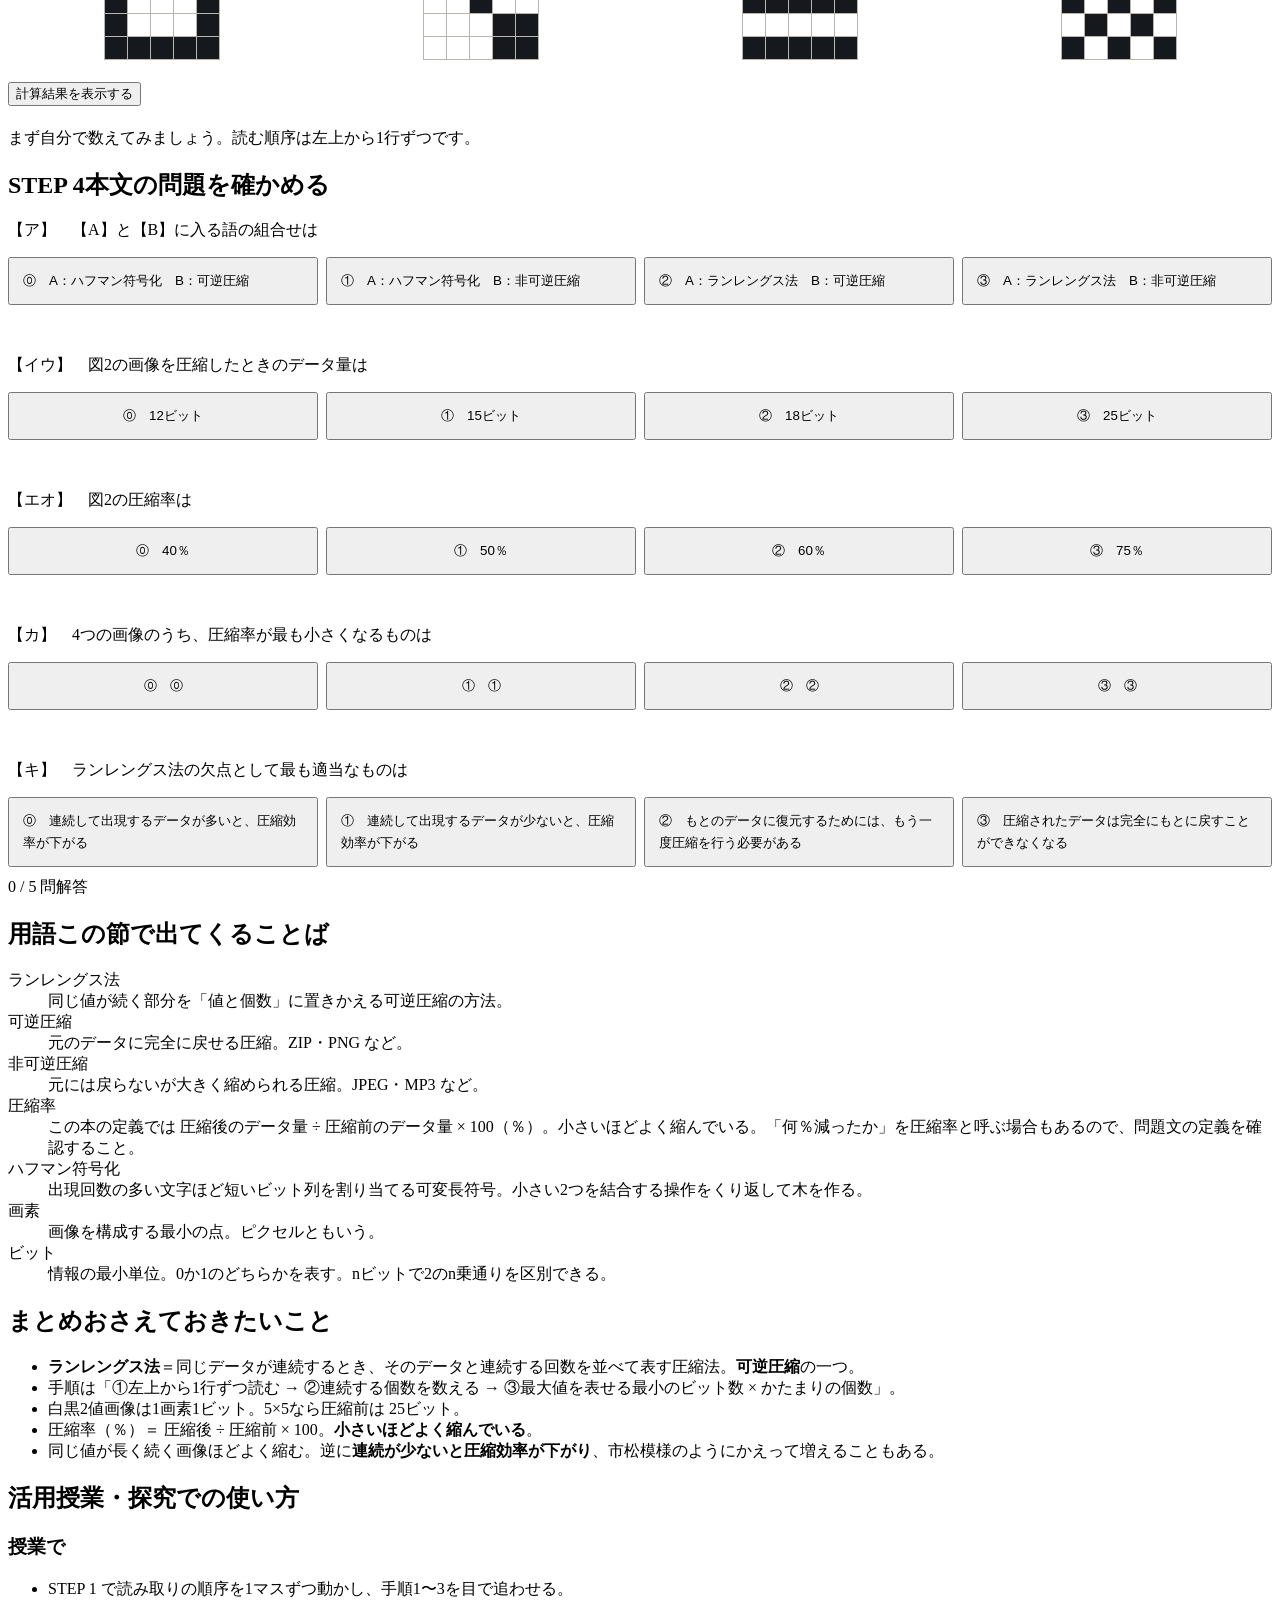
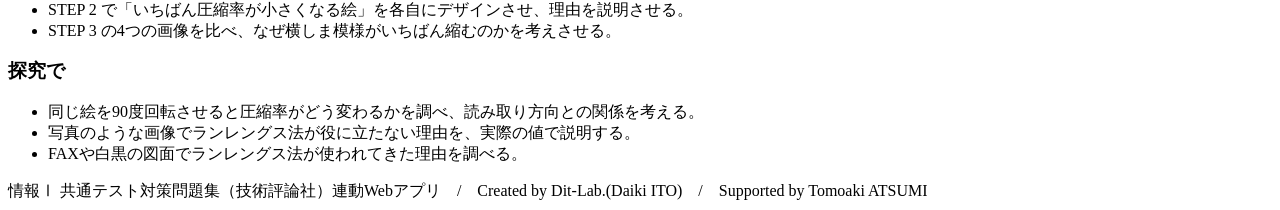
==== commit c70f7679: "fix: 解説文が折り返さず画面からはみ出す場合がある不具合を修正" ====
--- a/index.html
+++ b/index.html
@@ -6,7 +6,7 @@
 <title>データの圧縮②　ランレングス法｜情報Ⅰ共通テスト対策問題集</title>
 <meta name="description" content="マス目をクリックして白黒の絵を描くと、その場でランレングス法の圧縮結果と圧縮率が出ます。本文の図や選択肢もすべて再現できます。">
 <link rel="icon" href="data:image/svg+xml,%3Csvg xmlns=%22http://www.w3.org/2000/svg%22 viewBox=%220 0 32 32%22%3E%3Crect width=%2232%22 height=%2232%22 fill=%22%2315181c%22/%3E%3Ctext x=%2216%22 y=%2222%22 font-size=%2218%22 font-family=%22monospace%22 fill=%22%23fff%22 text-anchor=%22middle%22%3E01%3C/text%3E%3C/svg%3E">
-<link rel="stylesheet" href="css/style.css?v=ea93572e">
+<link rel="stylesheet" href="css/style.css?v=1b60c856">
 <link rel="stylesheet" href="css/app.css?v=bfbe0cf4">
 </head>
 <body>
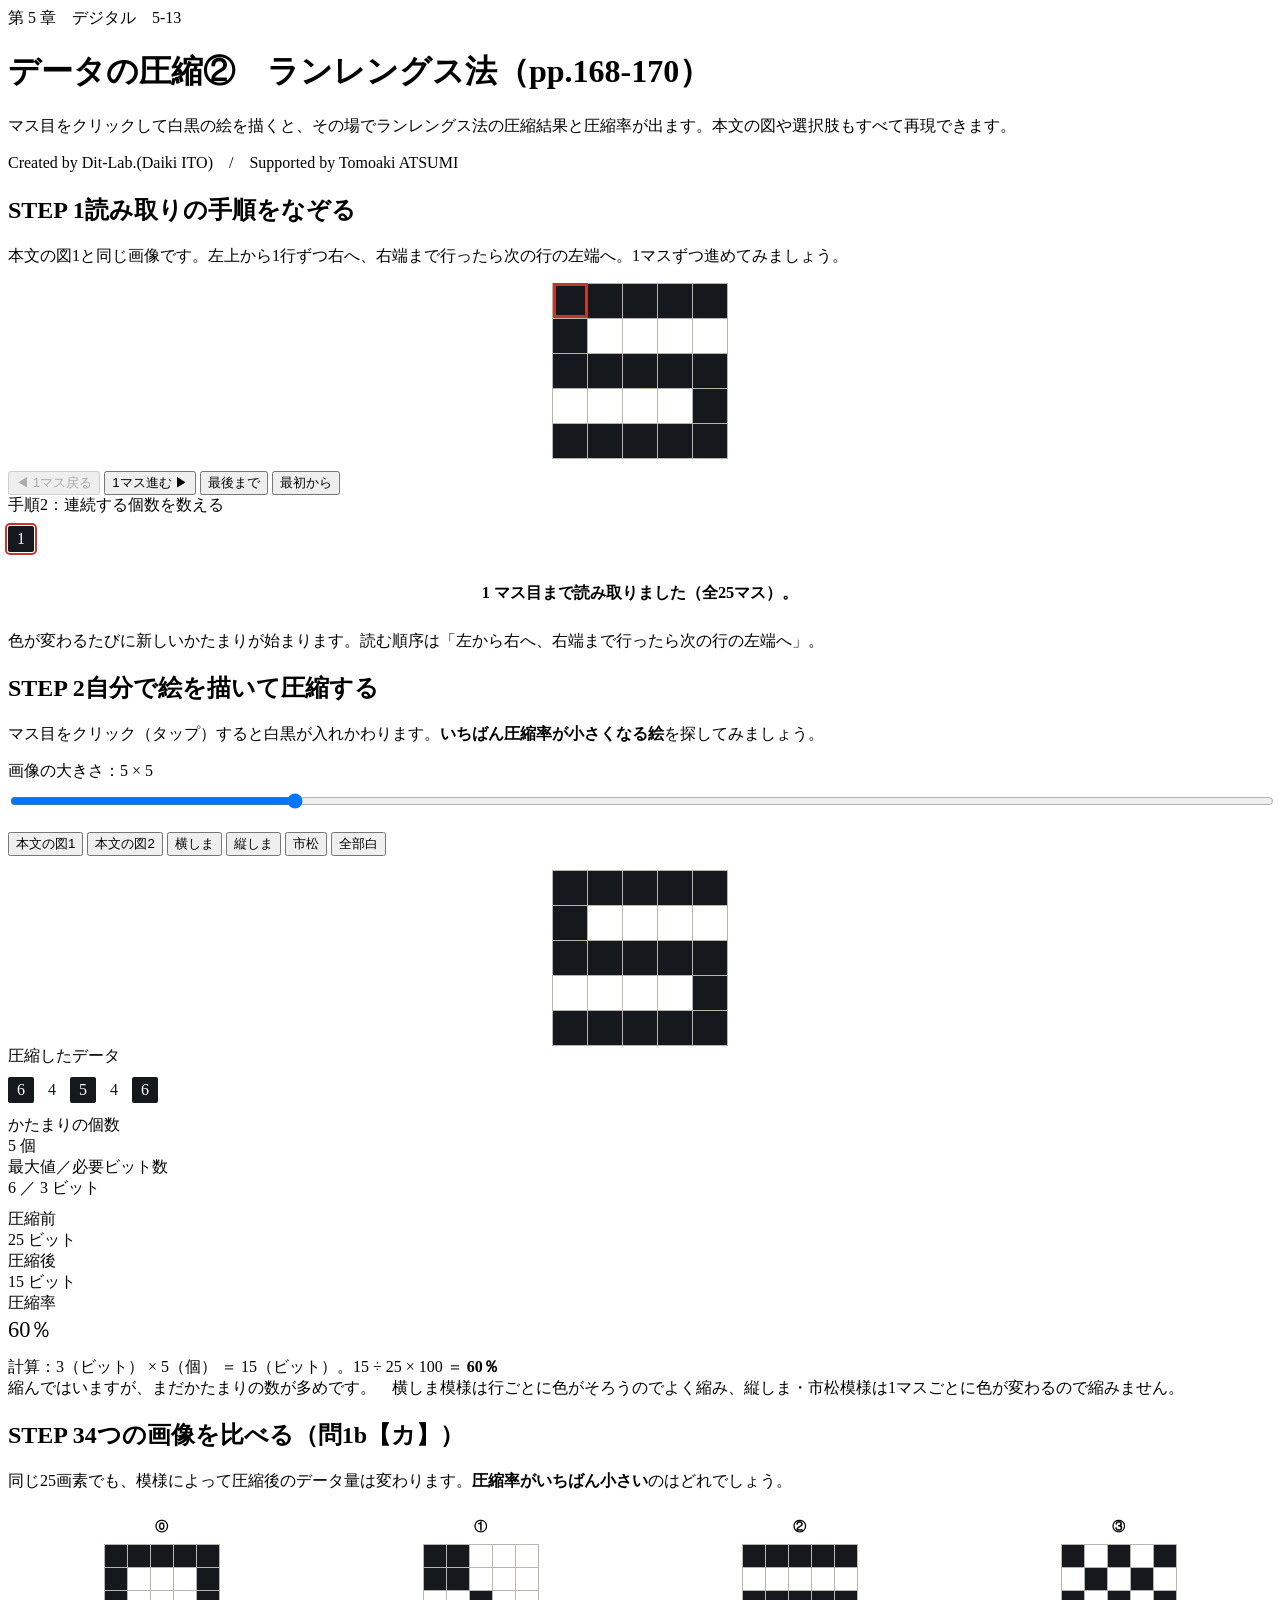
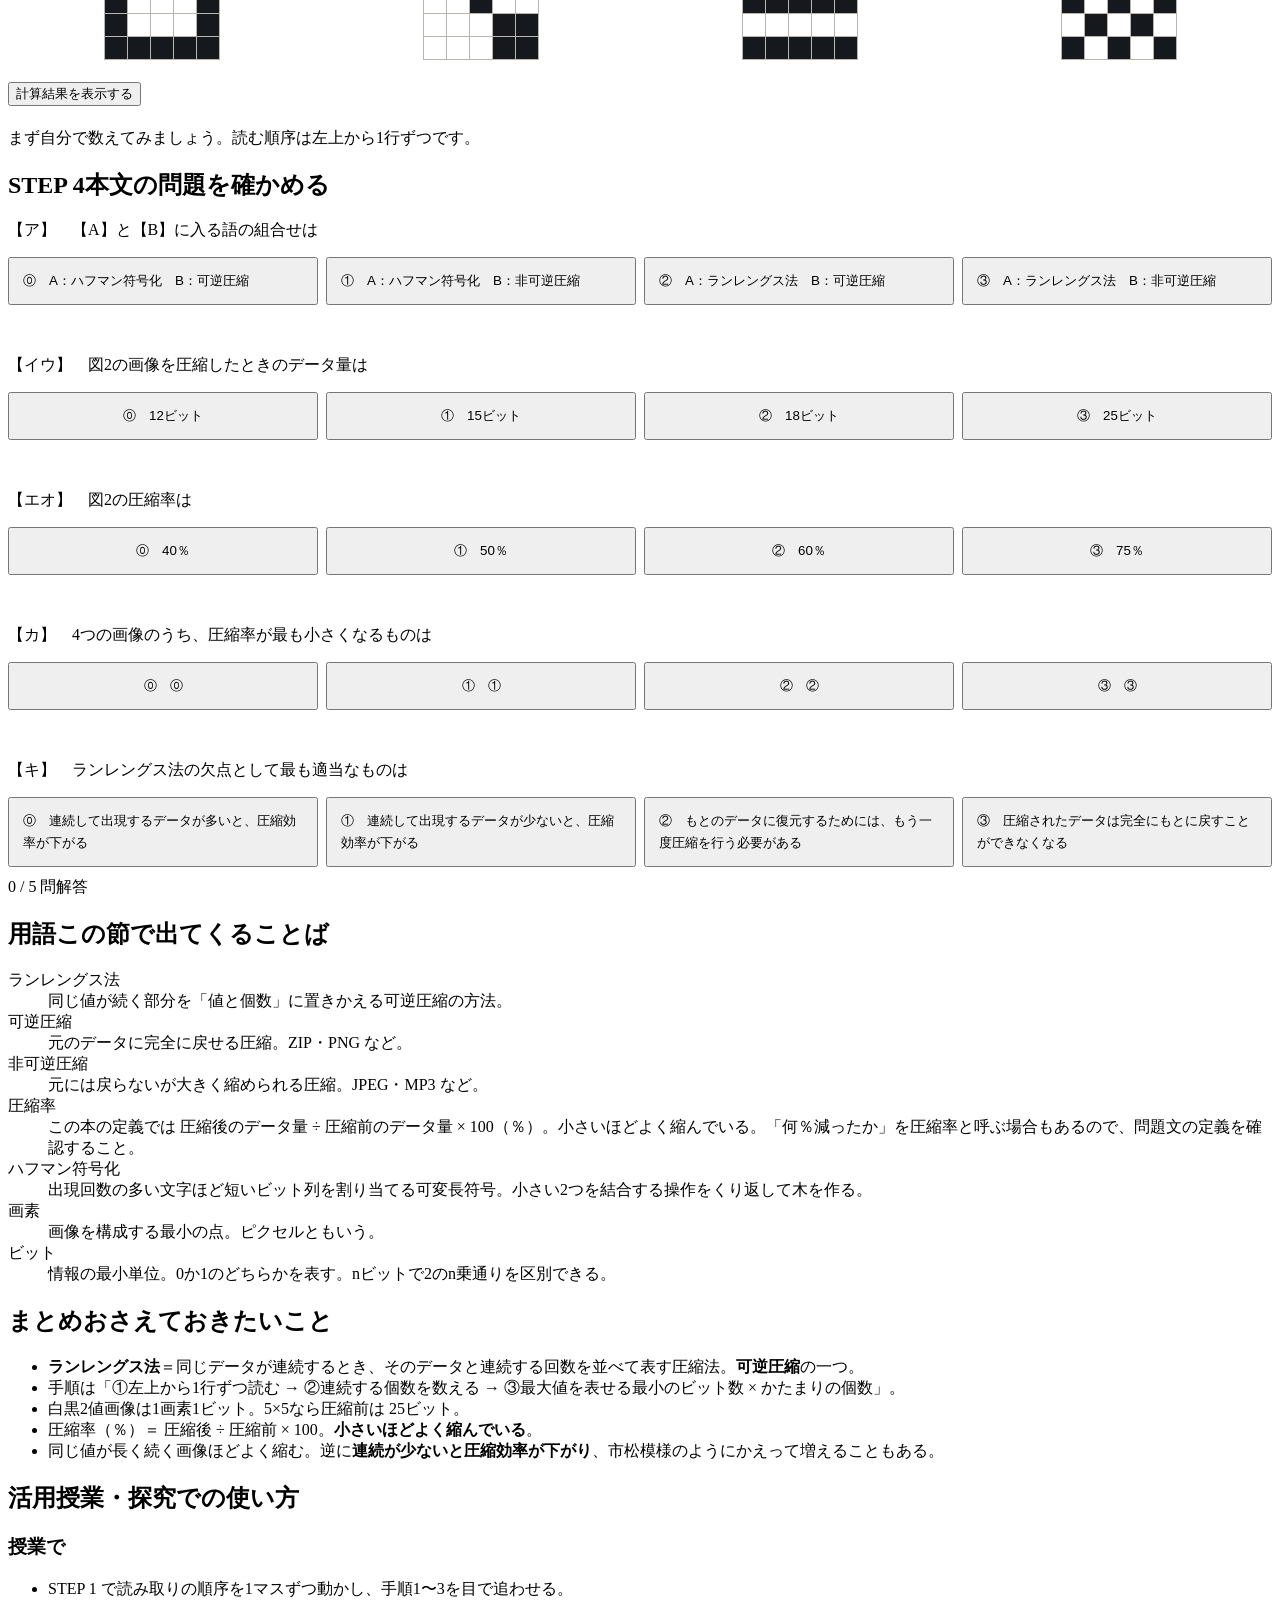
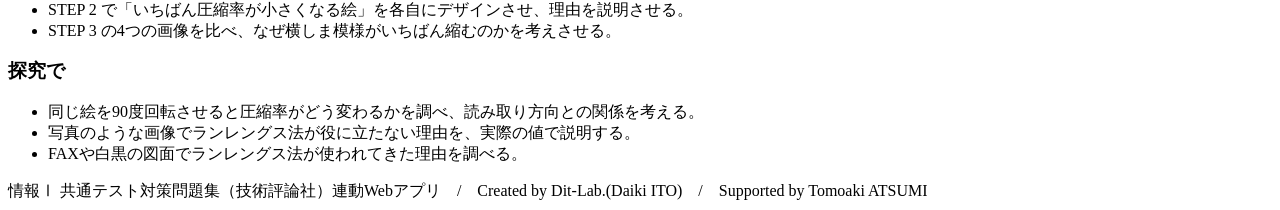
==== commit 47e49c51: "fix: タイトルのページ数表記を台割・最終原稿に合わせて修正" ====
--- a/index.html
+++ b/index.html
@@ -6,7 +6,7 @@
 <title>データの圧縮②　ランレングス法｜情報Ⅰ共通テスト対策問題集</title>
 <meta name="description" content="マス目をクリックして白黒の絵を描くと、その場でランレングス法の圧縮結果と圧縮率が出ます。本文の図や選択肢もすべて再現できます。">
 <link rel="icon" href="data:image/svg+xml,%3Csvg xmlns=%22http://www.w3.org/2000/svg%22 viewBox=%220 0 32 32%22%3E%3Crect width=%2232%22 height=%2232%22 fill=%22%2315181c%22/%3E%3Ctext x=%2216%22 y=%2222%22 font-size=%2218%22 font-family=%22monospace%22 fill=%22%23fff%22 text-anchor=%22middle%22%3E01%3C/text%3E%3C/svg%3E">
-<link rel="stylesheet" href="css/style.css?v=1b60c856">
+<link rel="stylesheet" href="css/style.css?v=bdbb3cb0">
 <link rel="stylesheet" href="css/app.css?v=bfbe0cf4">
 </head>
 <body>
@@ -14,7 +14,7 @@
 <header class="app-header">
   <div class="inner">
     <span class="eyebrow">第 5 章　デジタル　5-13</span>
-    <h1>データの圧縮②　ランレングス法（pp.168-169）</h1>
+    <h1>データの圧縮②　ランレングス法（pp.168-170）</h1>
     <p class="lead">マス目をクリックして白黒の絵を描くと、その場でランレングス法の圧縮結果と圧縮率が出ます。本文の図や選択肢もすべて再現できます。</p>
     <p class="credit">Created by Dit-Lab.(Daiki ITO)　/　Supported by Tomoaki ATSUMI</p>
   </div>
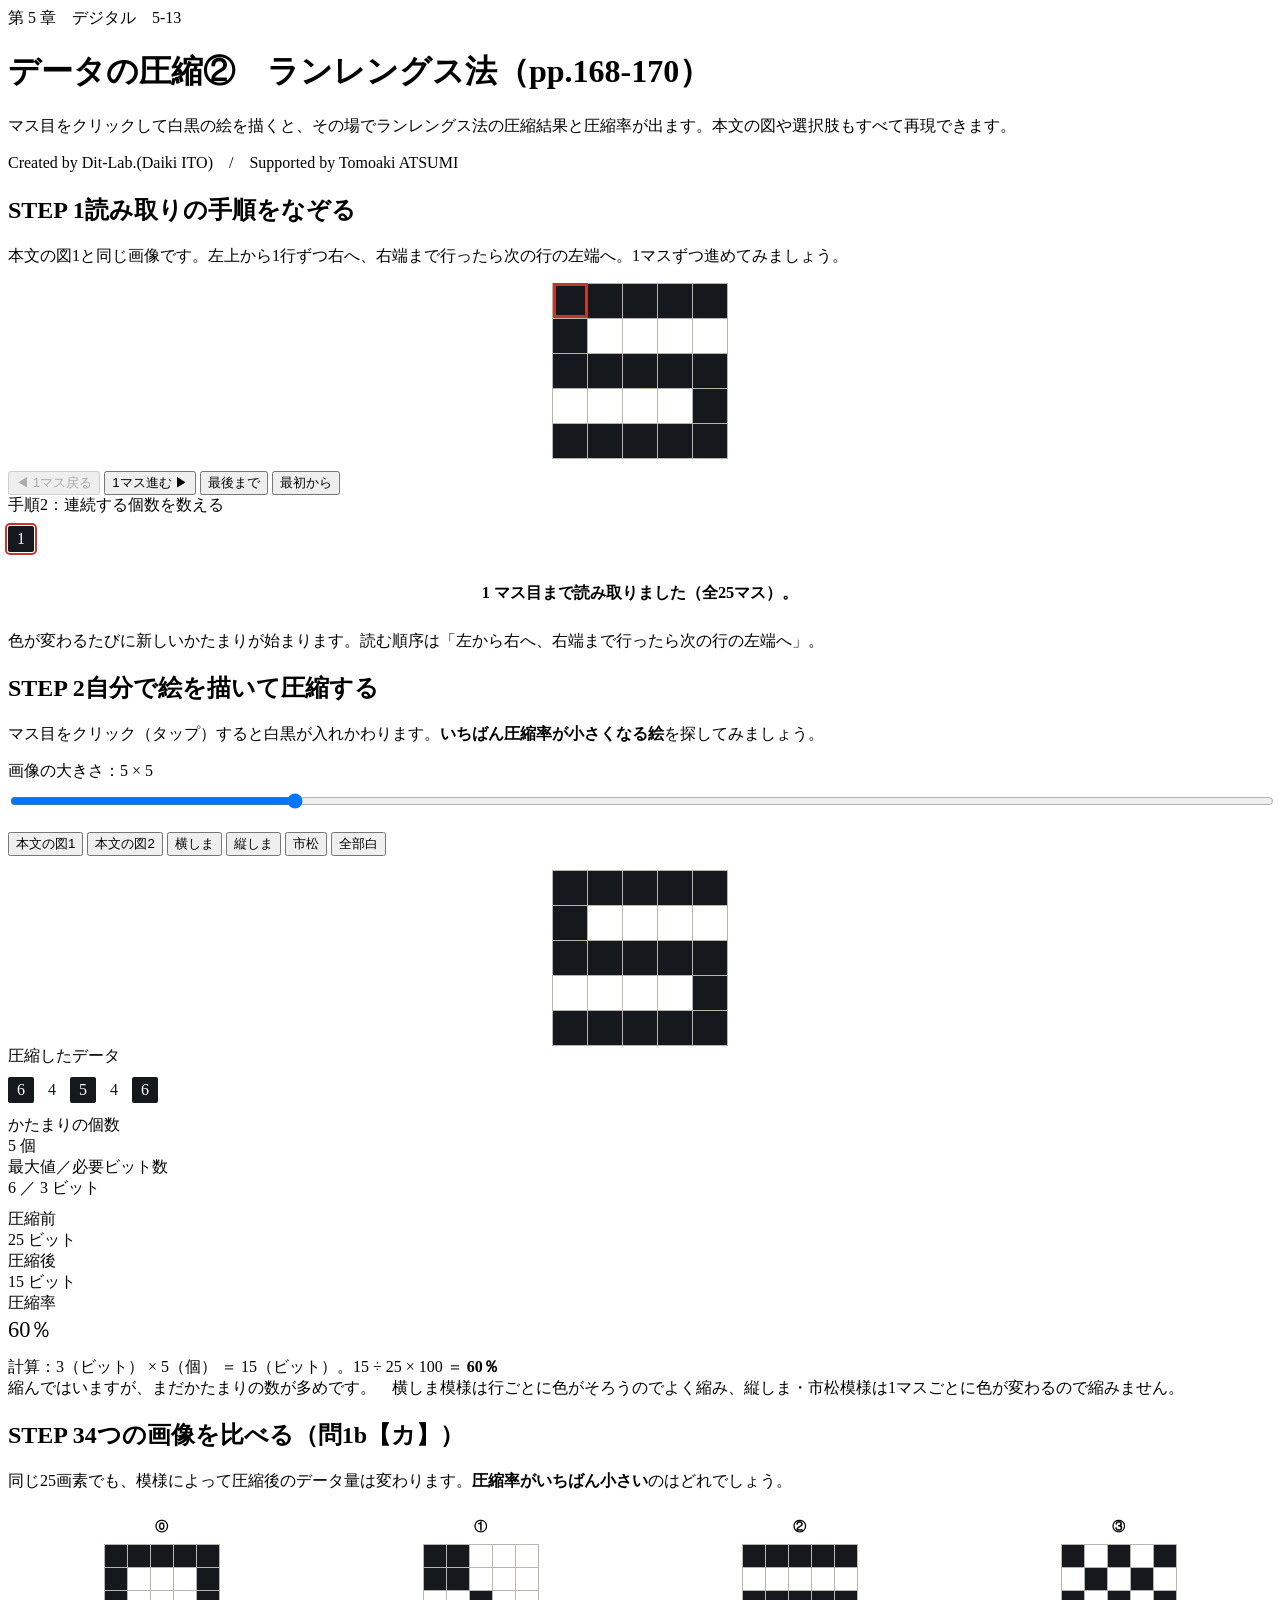
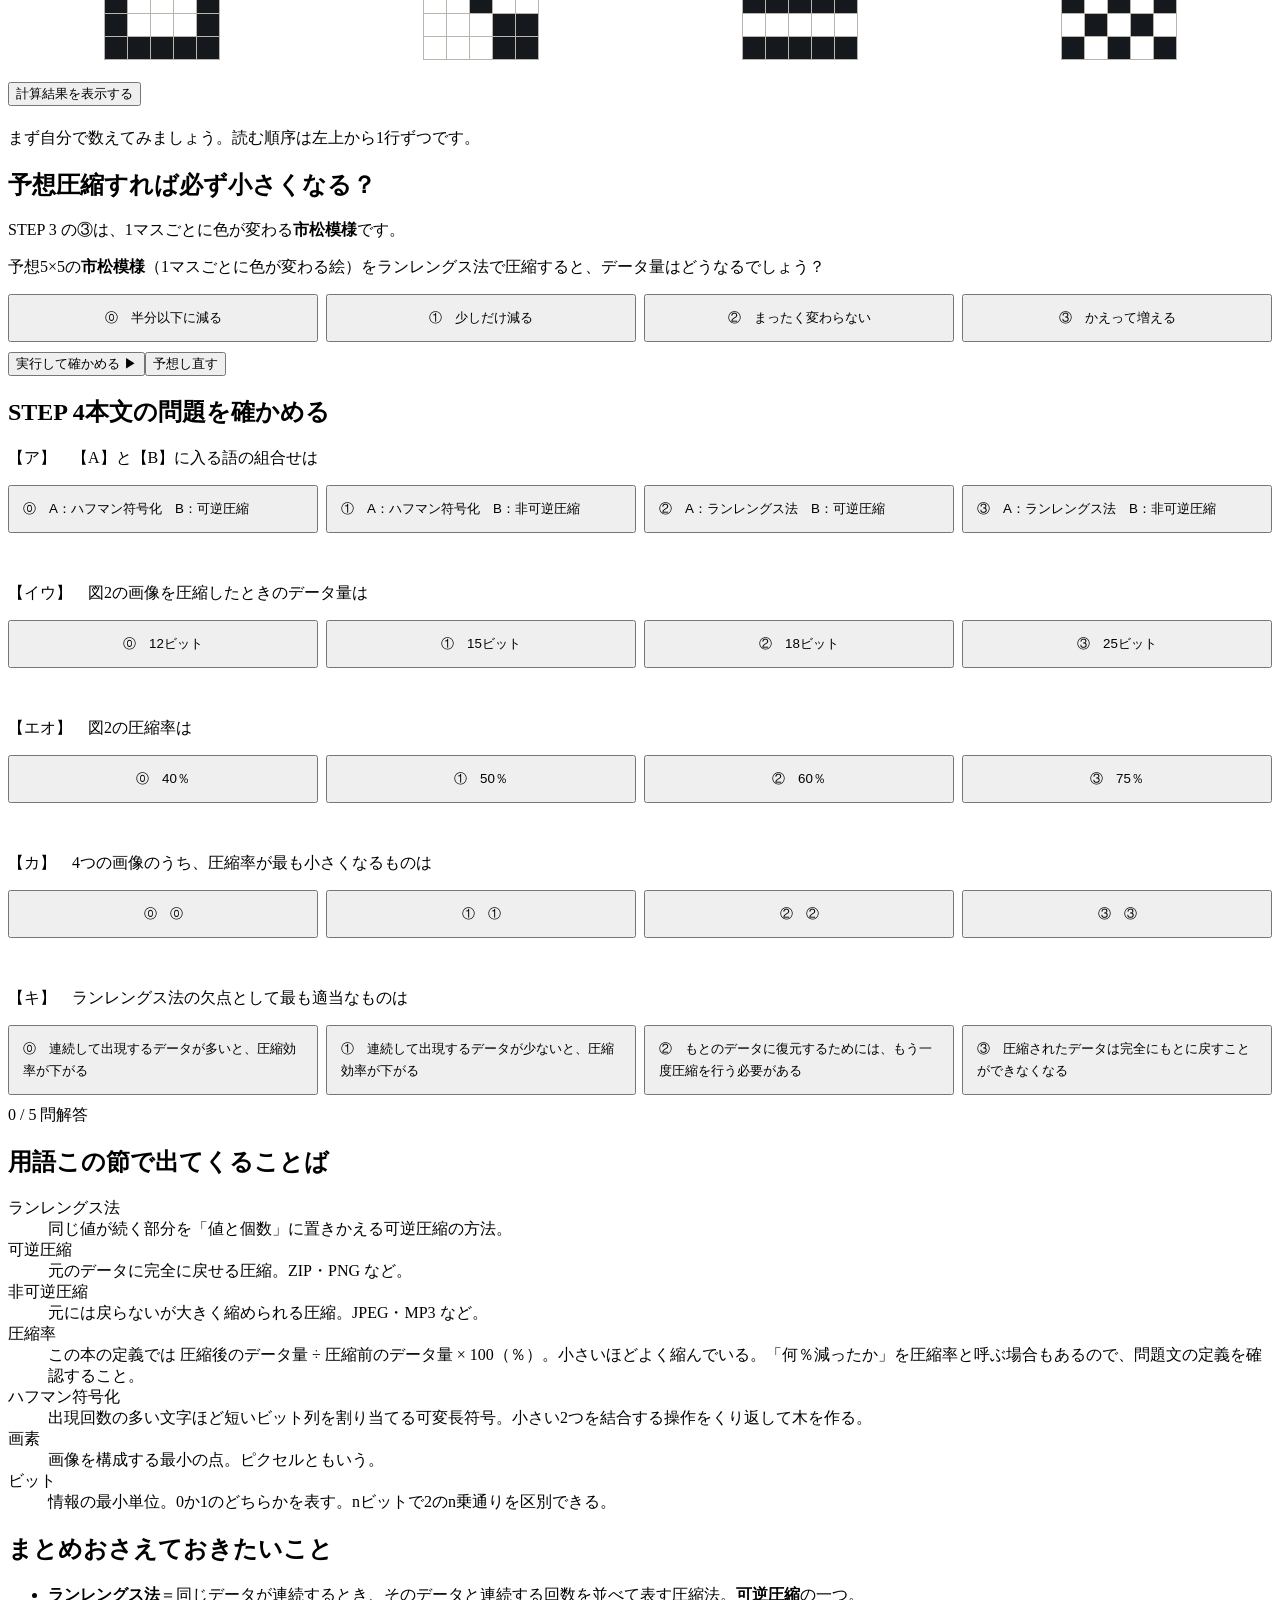
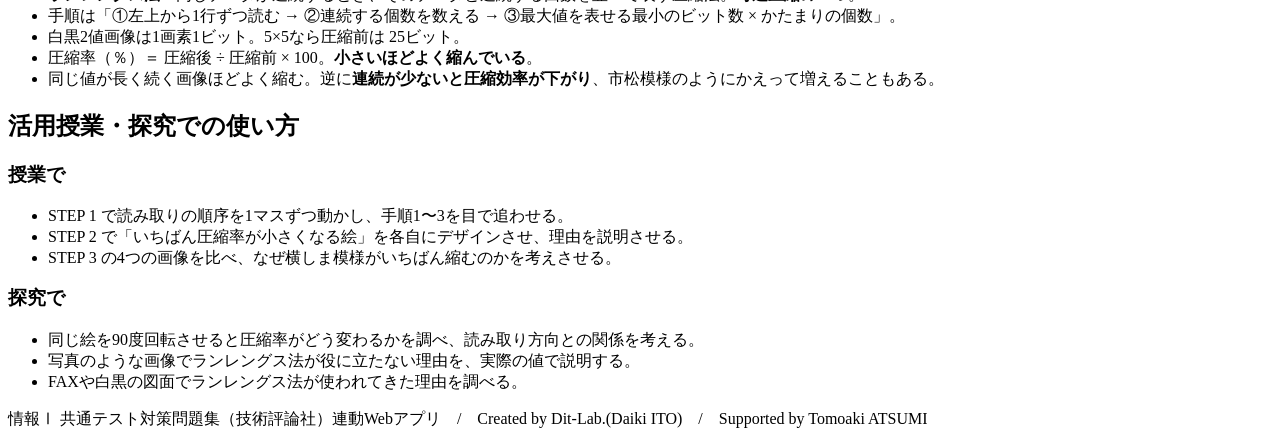
==== commit 879e72bd: "feat: 予想してから確かめるステップを追加（直感が外れやすい点を明確化）" ====
--- a/index.html
+++ b/index.html
@@ -92,6 +92,12 @@
     </div>
   </section>
 
+  <section class="step">
+    <h2><span class="no">予想</span>圧縮すれば必ず小さくなる？</h2>
+    <p class="desc">STEP 3 の③は、1マスごとに色が変わる<strong>市松模様</strong>です。</p>
+    <div class="panel"><div id="pdR"></div></div>
+  </section>
+
   <section class="step" id="step4">
     <h2><span class="no">STEP 4</span>本文の問題を確かめる</h2>
     <div class="panel" id="blankBox"></div>
@@ -141,6 +147,7 @@
 </footer>
 
 <script src="js/terms.js?v=0adfb760"></script>
-<script src="js/app.js?v=ce55ff1e"></script>
+<script src="js/predict.js?v=1b9c8bf0"></script>
+<script src="js/app.js?v=e7e9732d"></script>
 </body>
 </html>
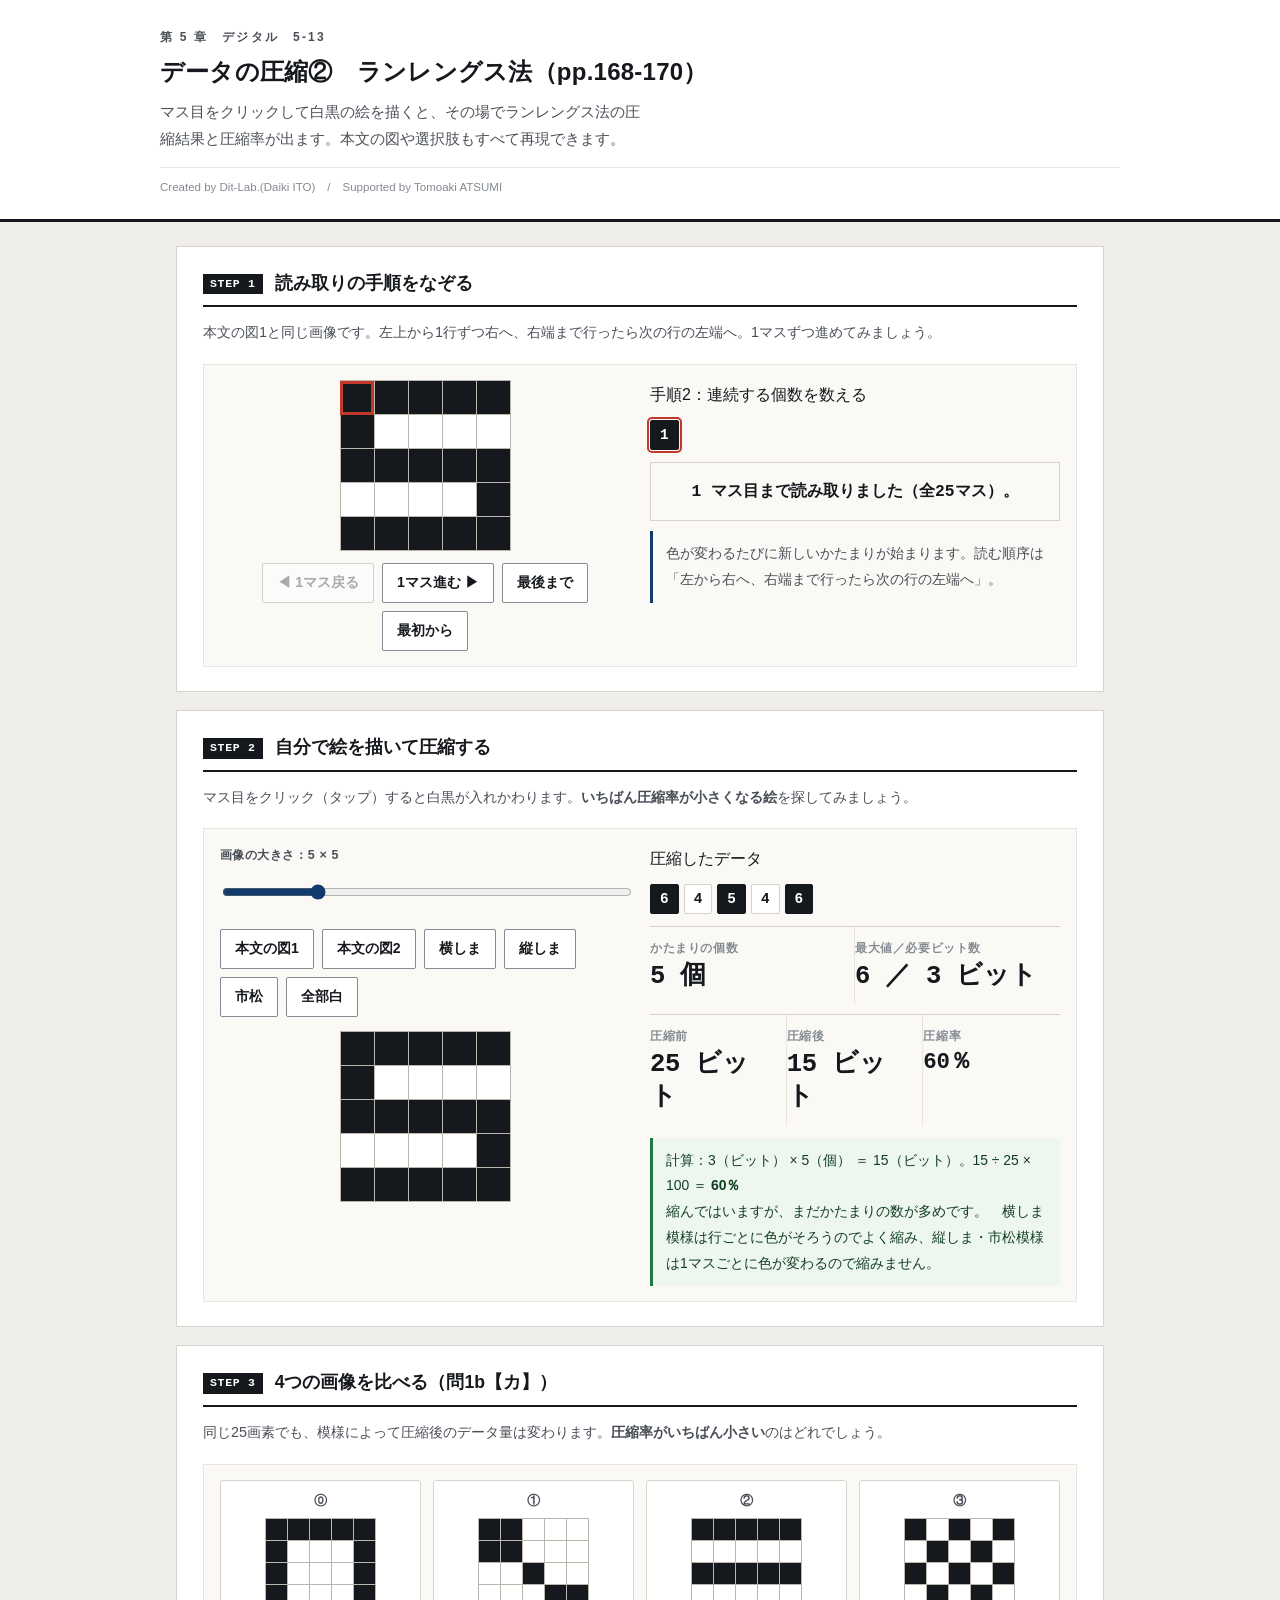
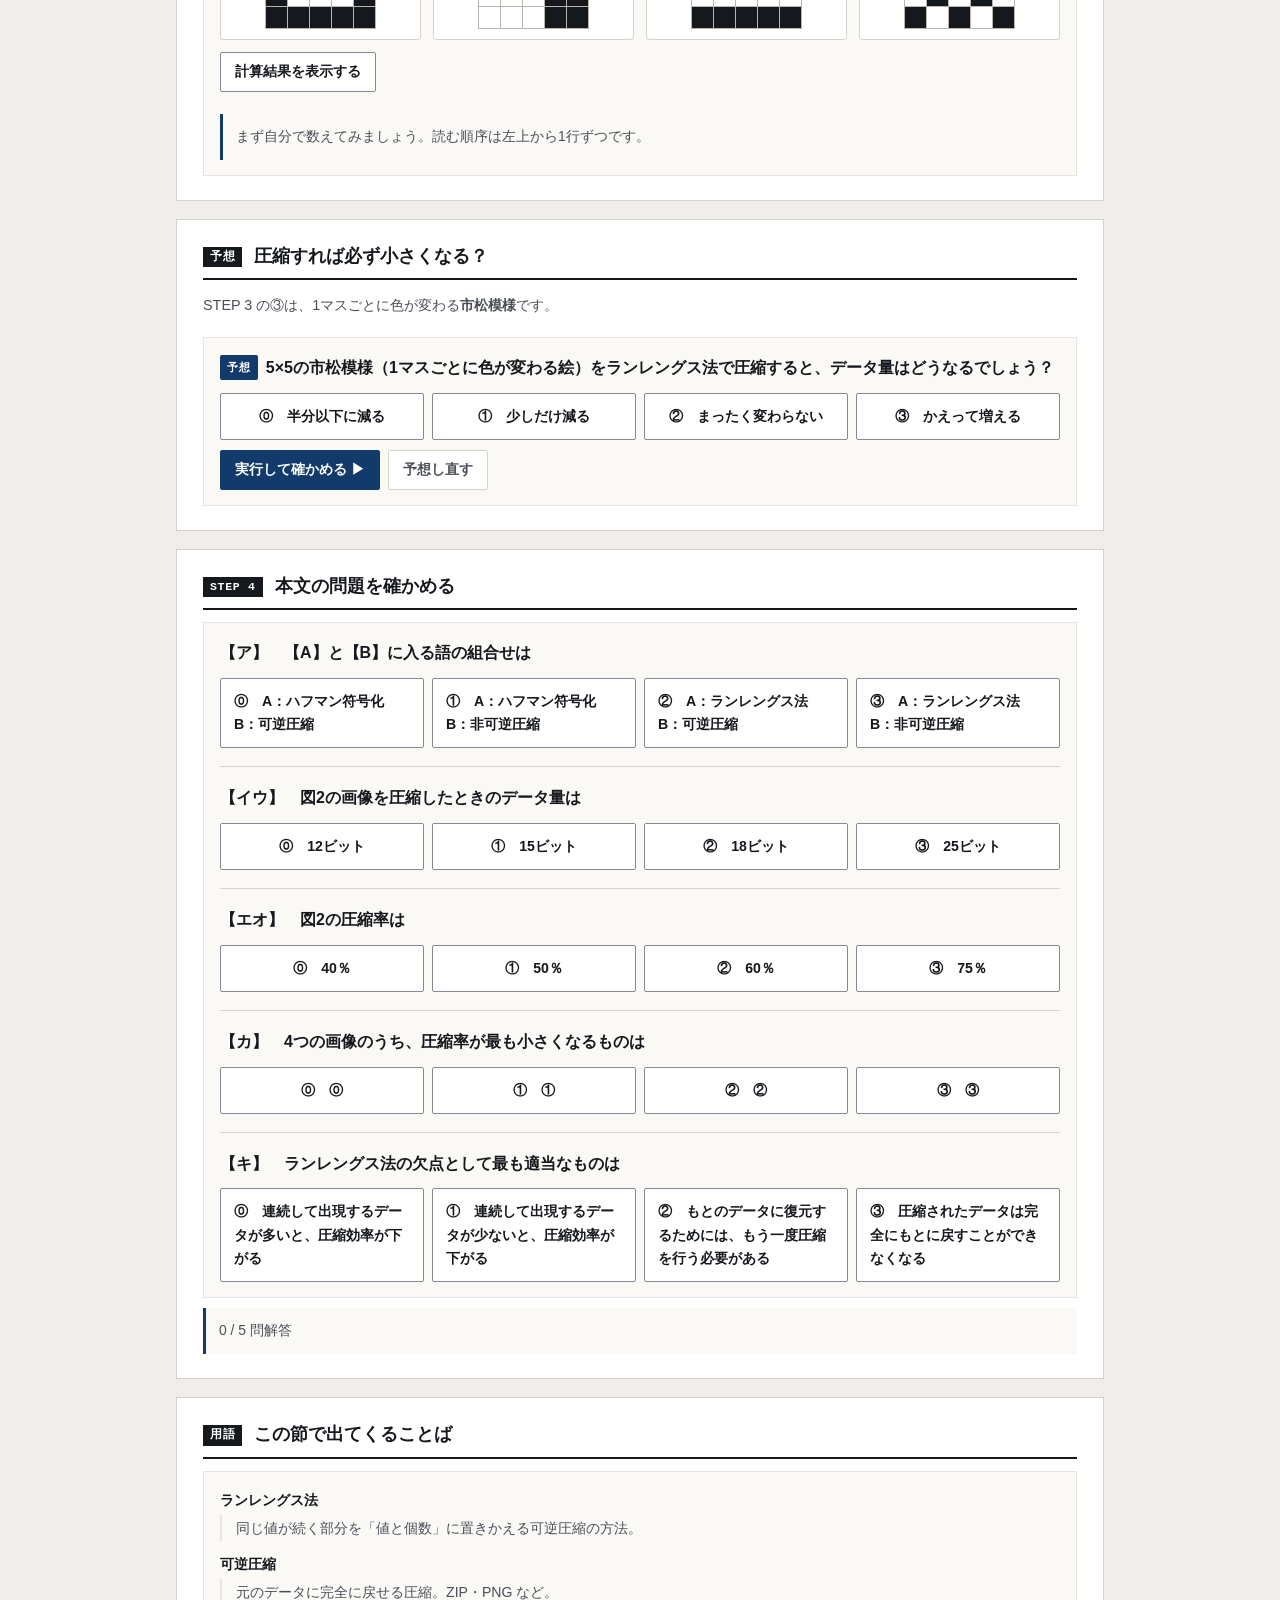
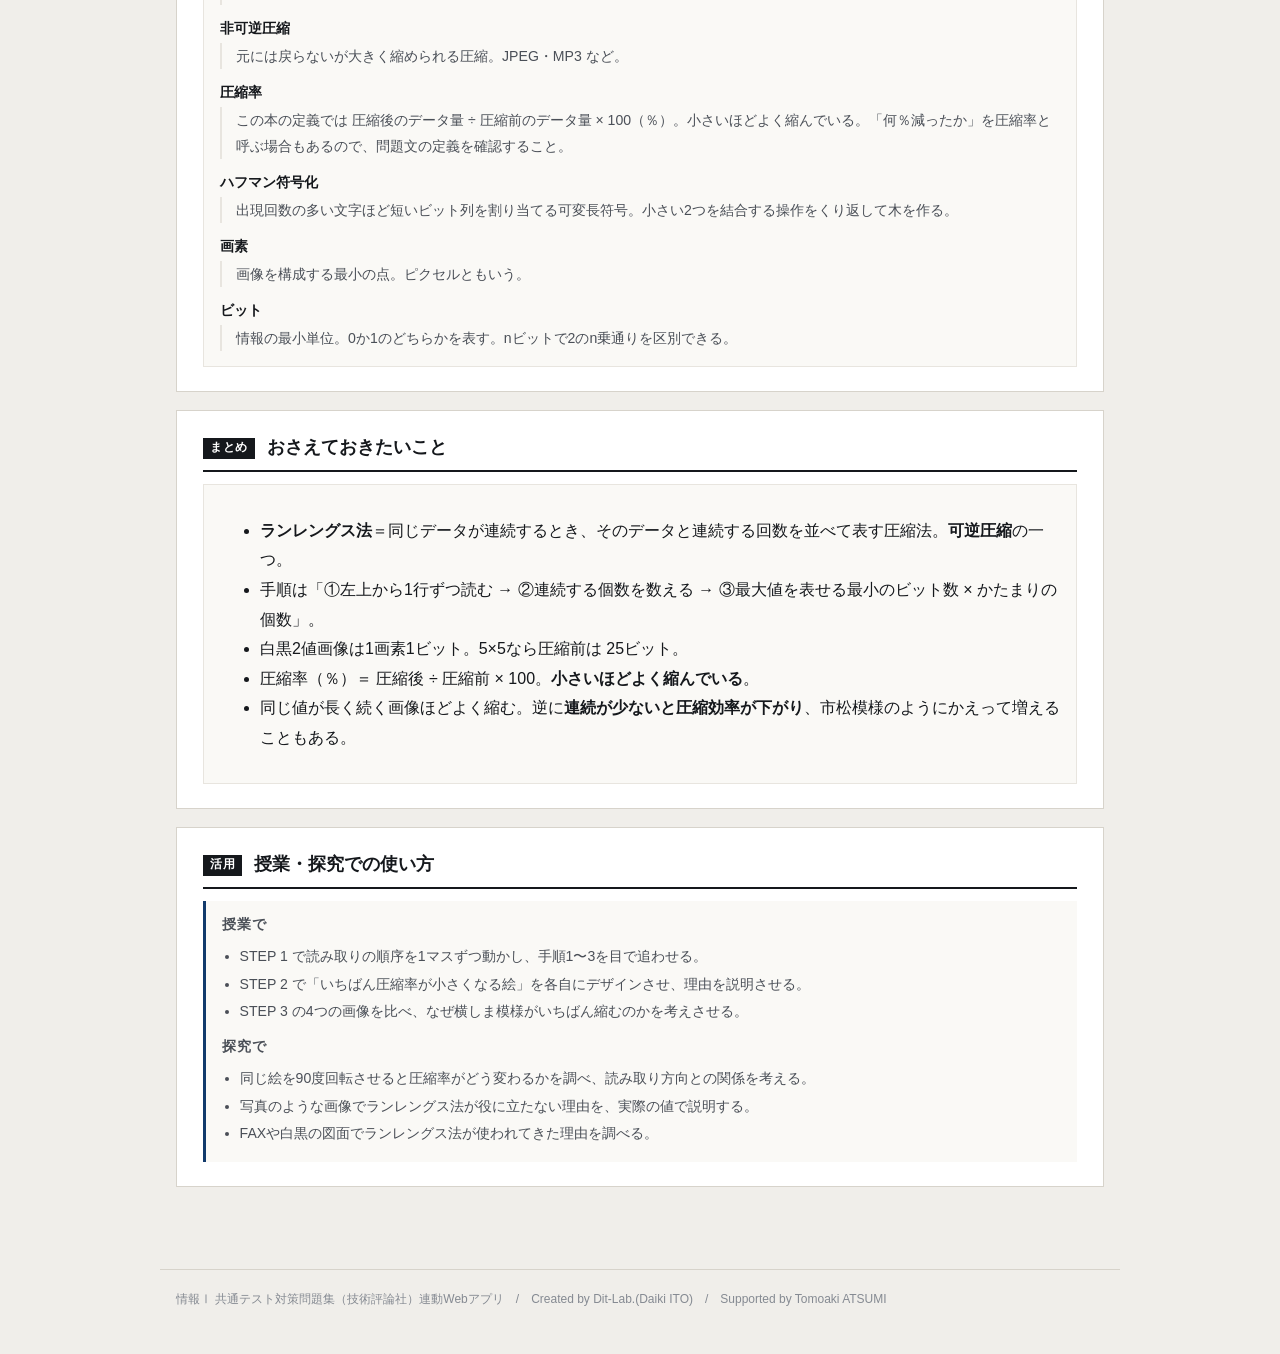
==== commit c7e7b9d9: "fix: 未定義のCSS変数（--line/--muted/--sans）で枠線と文字色が消えていた問題を修正" ====
--- a/index.html
+++ b/index.html
@@ -6,7 +6,7 @@
 <title>データの圧縮②　ランレングス法｜情報Ⅰ共通テスト対策問題集</title>
 <meta name="description" content="マス目をクリックして白黒の絵を描くと、その場でランレングス法の圧縮結果と圧縮率が出ます。本文の図や選択肢もすべて再現できます。">
 <link rel="icon" href="data:image/svg+xml,%3Csvg xmlns=%22http://www.w3.org/2000/svg%22 viewBox=%220 0 32 32%22%3E%3Crect width=%2232%22 height=%2232%22 fill=%22%2315181c%22/%3E%3Ctext x=%2216%22 y=%2222%22 font-size=%2218%22 font-family=%22monospace%22 fill=%22%23fff%22 text-anchor=%22middle%22%3E01%3C/text%3E%3C/svg%3E">
-<link rel="stylesheet" href="css/style.css?v=bdbb3cb0">
+<link rel="stylesheet" href="css/style.css?v=88681cd4">
 <link rel="stylesheet" href="css/app.css?v=bfbe0cf4">
 </head>
 <body>
--- a/css/style.css
+++ b/css/style.css
@@ -0,0 +1,304 @@
+/* =========================================================
+   情報Ⅰ 共通テスト対策問題集 — Web アプリ共通スタイル
+   紙面（参考書）に寄せた設計。装飾色は使わず、色は意味を持つときだけ。
+   ========================================================= */
+
+:root{
+  --paper:#ffffff;
+  --paper-2:#faf9f6;      /* うすい紙 */
+  --bg:#f0eeea;           /* 台紙 */
+  --ink:#15181c;
+  --ink-2:#4a4f57;
+  --ink-3:#858a92;
+  --rule:#d7d3cb;
+  /* 旧名のまま書かれているアプリ用の別名（未定義だと枠線や文字色が消えるため） */
+  --line: var(--rule);
+  --muted: var(--ink-2);
+  --sans: var(--font);         /* 罫線 */
+  --rule-2:#e8e5df;
+  --accent:#123a6b;       /* 濃紺。主要操作と現在地だけに使う */
+  --accent-w:#e9eef6;
+  --zero:#c0392b;         /* 左＝0 */
+  --one:#1d4ed8;          /* 右＝1 */
+  --ok:#1f7a3d;   --ok-bg:#eef6f0;
+  --ng:#b3261e;   --ng-bg:#fbefee;
+  --warn:#8a5a00; --warn-bg:#fbf5e8;
+  --font:"Hiragino Kaku Gothic ProN","Hiragino Sans","Yu Gothic Medium","Yu Gothic",
+         "Noto Sans JP",Meiryo,-apple-system,BlinkMacSystemFont,sans-serif;
+  --mono:"SFMono-Regular",Menlo,Consolas,"Courier New",monospace;
+}
+
+*{box-sizing:border-box}
+[hidden]{display:none !important}
+html{-webkit-text-size-adjust:100%}
+body{
+  margin:0; background:var(--bg); color:var(--ink);
+  font-family:var(--font); font-size:16px; line-height:1.85;
+  font-feature-settings:"palt" 1;
+}
+h1,h2,h3,h4{line-height:1.45; margin:0; font-weight:700}
+p{margin:0 0 .75em} p:last-child{margin-bottom:0}
+a{color:var(--accent)}
+
+/* ---------- 標題 ---------- */
+.app-header{background:var(--paper); border-bottom:3px solid var(--ink); padding:26px 20px 20px}
+.app-header .inner{max-width:960px; margin:0 auto}
+.app-header .eyebrow{
+  font-size:.75rem; font-weight:700; color:var(--ink-2); letter-spacing:.18em;
+  display:block; margin-bottom:7px;
+}
+.app-header h1{font-size:1.5rem; letter-spacing:.01em}
+.app-header .lead{font-size:.92rem; color:var(--ink-2); margin-top:9px; max-width:60ch}
+.app-header .credit{
+  font-size:.72rem; color:var(--ink-3); margin-top:14px;
+  padding-top:9px; border-top:1px solid var(--rule-2);
+}
+
+/* ---------- 版面 ---------- */
+.wrap{max-width:960px; margin:0 auto; padding:24px 16px 64px}
+.step{background:var(--paper); border:1px solid var(--rule); padding:24px 26px; margin-bottom:18px}
+.step > h2{
+  display:flex; align-items:baseline; gap:12px; font-size:1.1rem;
+  padding-bottom:9px; border-bottom:2px solid var(--ink); margin-bottom:12px;
+}
+.step > h2 .no{
+  flex:none; font-family:var(--mono); font-size:.72rem; font-weight:700;
+  background:var(--ink); color:var(--paper); padding:2px 7px; letter-spacing:.06em;
+  position:relative; top:-2px;
+}
+.step > .desc{color:var(--ink-2); font-size:.9rem; margin-bottom:18px}
+.step[hidden]{display:none}
+
+.grid{display:grid; gap:20px}
+.grid > *{min-width:0}          /* 子の中身で列が広がるのを防ぐ */
+@media(min-width:800px){ .grid.c2{grid-template-columns:1fr 1fr} }
+@media(min-width:800px){ .grid.c21{grid-template-columns:1.45fr 1fr} }
+
+.panel{border:1px solid var(--rule-2); background:var(--paper-2); padding:15px 16px; min-width:0}
+.panel > h3{
+  font-size:.8rem; font-weight:700; color:var(--ink-2); letter-spacing:.08em;
+  margin-bottom:12px; padding-bottom:6px; border-bottom:1px solid var(--rule);
+}
+
+/* ---------- 部品 ---------- */
+.btn{
+  appearance:none; border:1px solid var(--ink-3); background:var(--paper); color:var(--ink);
+  font-family:inherit; font-size:.88rem; font-weight:700; padding:8px 14px;
+  border-radius:2px; cursor:pointer; min-height:40px; line-height:1.4;
+  transition:background .12s, border-color .12s, color .12s;
+}
+.btn:hover:not(:disabled){background:var(--accent-w); border-color:var(--accent); color:var(--accent)}
+.btn:disabled{opacity:.35; cursor:not-allowed}
+.btn.primary{background:var(--accent); color:var(--paper); border-color:var(--accent)}
+.btn.primary:hover:not(:disabled){background:#0d2c53; color:var(--paper)}
+.btn.ghost{border-color:var(--rule); color:var(--ink-2)}
+.btn.sm{font-size:.8rem; padding:5px 10px; min-height:34px}
+.btn-row{display:flex; flex-wrap:wrap; gap:8px; align-items:center}
+
+/* タブ（見出し下線式） */
+.seg{display:flex; gap:0; border-bottom:1px solid var(--rule)}
+.seg button{
+  appearance:none; border:0; background:transparent; font-family:inherit; font-size:.88rem;
+  font-weight:700; color:var(--ink-3); padding:9px 4px; margin-right:26px; cursor:pointer;
+  border-bottom:3px solid transparent; margin-bottom:-1px; min-height:40px;
+}
+.seg button:hover{color:var(--ink-2)}
+.seg button[aria-pressed="true"]{color:var(--ink); border-bottom-color:var(--accent)}
+
+label.fld{display:block; font-size:.78rem; font-weight:700; color:var(--ink-2); margin-bottom:5px; letter-spacing:.04em}
+input[type=text], textarea, input[type=number]{
+  width:100%; font-family:inherit; font-size:1rem; color:var(--ink);
+  border:1px solid var(--ink-3); border-radius:2px; padding:9px 11px;
+  background:var(--paper); min-height:42px;
+}
+input:focus, textarea:focus{outline:2px solid var(--accent); outline-offset:-1px; border-color:var(--accent)}
+.btn:focus-visible, .seg button:focus-visible, .node-card:focus-visible{outline:2px solid var(--accent); outline-offset:2px}
+textarea{resize:vertical; line-height:1.7}
+.mono{font-family:var(--mono)}
+
+table.tbl{width:100%; border-collapse:collapse; font-size:.89rem}
+table.tbl th, table.tbl td{border-bottom:1px solid var(--rule-2); padding:7px 10px; text-align:right}
+table.tbl th:first-child, table.tbl td:first-child{text-align:left}
+table.tbl thead th{border-bottom:1.5px solid var(--ink); font-size:.76rem; color:var(--ink-2); font-weight:700; white-space:nowrap}
+.tbl-scroll{overflow-x:auto; -webkit-overflow-scrolling:touch; max-width:100%}
+
+.note{padding:10px 13px; font-size:.87rem; border-left:3px solid var(--ink-3); background:var(--paper-2); overflow-wrap:break-word; word-break:break-word}
+.note.ok{background:var(--ok-bg); border-left-color:var(--ok); color:#123f22}
+.note.ng{background:var(--ng-bg); border-left-color:var(--ng); color:#6d1a15}
+.note.info{background:var(--paper-2); border-left-color:var(--accent); color:var(--ink-2)}
+.note.warn{background:var(--warn-bg); border-left-color:var(--warn); color:#5c3d00}
+.note[hidden]{display:none}
+
+.badge{
+  display:inline-block; font-size:.72rem; font-weight:700; padding:1px 7px;
+  border:1px solid var(--rule); color:var(--ink-2); background:var(--paper); letter-spacing:.04em;
+}
+
+/* 数値は罫線で仕切るだけ。カードにしない */
+.metrics{display:flex; flex-wrap:wrap; gap:0; border-top:1px solid var(--rule)}
+.metric{flex:1 1 130px; padding:11px 14px 11px 0; border-right:1px solid var(--rule-2)}
+.metric:last-child{border-right:0}
+.metric .k{font-size:.74rem; color:var(--ink-3); font-weight:700; letter-spacing:.05em}
+.metric .v{font-size:1.6rem; font-weight:700; line-height:1.3; font-family:var(--mono); letter-spacing:-.01em}
+.metric .s{font-size:.76rem; color:var(--ink-2)}
+
+.bit0{color:var(--zero); font-weight:700}
+.bit1{color:var(--one); font-weight:700}
+
+.app-footer{
+  max-width:960px; margin:0 auto; padding:18px 16px 44px; color:var(--ink-3);
+  font-size:.75rem; border-top:1px solid var(--rule);
+}
+.sr-only{position:absolute;width:1px;height:1px;overflow:hidden;clip:rect(0 0 0 0);white-space:nowrap}
+
+@media(max-width:640px){
+  body{font-size:15px}
+  .app-header{padding:20px 16px 16px}
+  .app-header h1{font-size:1.16rem}
+  .wrap{padding:16px 12px 52px}
+  .step{padding:18px 15px}
+  .seg button{margin-right:18px; font-size:.84rem}
+  .metric{flex-basis:50%; border-right:0}
+}
+@media (prefers-reduced-motion:reduce){ *{animation:none!important; transition:none!important} }
+
+/* ---------- 自分のデータ・共有・印刷 ---------- */
+.toolbar{display:flex; flex-wrap:wrap; gap:8px; align-items:center; margin-top:12px;
+  padding-top:12px; border-top:1px solid var(--rule-2)}
+.toolbar .hint{font-size:.78rem; color:var(--ink-3)}
+.paste-area{width:100%; min-height:110px; font-family:var(--mono); font-size:.86rem}
+.use-note{background:var(--paper-2); border-left:3px solid var(--accent); padding:14px 16px; font-size:.88rem}
+.use-note h3{font-size:.86rem; letter-spacing:.06em; margin-bottom:8px; color:var(--ink-2)}
+.use-note ol, .use-note ul{margin:0; padding-left:1.25em; line-height:1.95; color:var(--ink-2)}
+
+@media print{
+  body{background:#fff}
+  .app-header{border-bottom:2px solid #000}
+  .step{border:1px solid #bbb; break-inside:avoid; page-break-inside:avoid; margin-bottom:12px}
+  .btn, .seg, .toolbar, input[type=range]{display:none !important}
+  .note{border-left-width:2px}
+  a[href]:after{content:""}
+}
+
+/* ---------- 入力グリッド ---------- */
+.dg-scroll{overflow:auto; -webkit-overflow-scrolling:touch; border:1px solid var(--rule); background:var(--paper); max-height:420px}
+table.dg{border-collapse:collapse; font-family:var(--mono); font-size:.9rem; min-width:100%}
+table.dg th, table.dg td{border:1px solid var(--rule-2); padding:0}
+table.dg thead th{background:var(--paper-2); position:sticky; top:0; z-index:2}
+table.dg .dg-n{background:var(--paper-2); color:var(--ink-3); font-size:.76rem; font-weight:400;
+  text-align:center; min-width:34px; padding:0 4px; position:sticky; left:0; z-index:1}
+table.dg .dg-corner{background:var(--paper-2); min-width:34px; position:sticky; left:0; z-index:3}
+table.dg .dg-act{background:var(--paper-2); width:34px}
+.dg-h, .dg-c{width:100%; min-width:96px; border:0; background:transparent; font-family:inherit;
+  font-size:.9rem; padding:8px 9px; color:var(--ink); min-height:38px}
+.dg-h{font-weight:700; font-family:var(--font); font-size:.82rem; color:var(--ink-2)}
+.dg-c.num{text-align:right}
+.dg-c:focus, .dg-h:focus{outline:2px solid var(--accent); outline-offset:-2px; background:var(--accent-w)}
+.dg-del{border:0; background:transparent; color:var(--ink-3); cursor:pointer; width:32px; height:34px; font-size:1rem}
+.dg-del:hover{color:var(--ng)}
+.dg-tools{display:flex; flex-wrap:wrap; gap:8px; align-items:center; margin-top:10px}
+.dg-hint{font-size:.76rem; color:var(--ink-3)}
+
+/* ---------- ファイル読み込み ---------- */
+.filebox{display:flex; flex-wrap:wrap; gap:10px; align-items:center; padding:12px;
+  border:1px dashed var(--rule); background:var(--paper-2)}
+.filebox input[type=file]{font-size:.85rem; font-family:inherit; max-width:100%}
+.filebox .sel{max-width:220px}
+.filelabel{display:inline-flex; align-items:center; gap:6px; font-size:.85rem; font-weight:700;
+  border:1px solid var(--ink-3); background:var(--paper); padding:8px 14px; border-radius:2px; cursor:pointer; min-height:40px}
+.filelabel:hover{border-color:var(--accent); color:var(--accent); background:var(--accent-w)}
+.filelabel input{display:none}
+
+/* ---------- 用語解説 ---------- */
+.term{position:relative; border-bottom:1.5px dotted var(--accent); cursor:help; color:var(--accent); font-weight:700}
+.term .term-pop{display:none; position:absolute; left:0; top:1.7em; z-index:50; width:min(300px,78vw);
+  background:var(--paper); border:1px solid var(--ink-3); box-shadow:0 6px 20px rgba(0,0,0,.14);
+  padding:10px 12px; font-size:.82rem; font-weight:400; color:var(--ink-2); line-height:1.75;
+  border-left:3px solid var(--accent); cursor:auto; text-align:left}
+.term .term-pop b{display:block; color:var(--ink); font-size:.86rem; margin-bottom:3px}
+.term.open .term-pop{display:block}
+dl.gloss{margin:0; font-size:.88rem}
+dl.gloss dt{font-weight:700; color:var(--ink); margin-top:10px}
+dl.gloss dt:first-child{margin-top:0}
+dl.gloss dd{margin:2px 0 0; color:var(--ink-2); line-height:1.85; padding-left:1em; border-left:2px solid var(--rule-2)}
+@media print{ .term{border-bottom:0; color:inherit} .term .term-pop{display:none !important} }
+
+/* ---------- スマホ・タブレット ---------- */
+@media (max-width:1024px){
+  /* iOS で入力時に画面が勝手に拡大するのを防ぐ（16px 未満だとズームする） */
+  input[type=text], input[type=number], textarea, select, .dg-c, .dg-h{ font-size:16px }
+  .dg-c, .dg-h{ min-width:110px }
+}
+@media (max-width:820px){
+  .grid.c2,.grid.c21{grid-template-columns:1fr}
+  .dg-scroll{max-height:340px}
+  .filebox{flex-direction:column; align-items:stretch}
+  .filebox .sel{max-width:100%}
+  .term .term-pop{left:auto; right:0; width:min(280px,86vw)}
+}
+@media (max-width:480px){
+  .step > h2{font-size:1rem; flex-wrap:wrap}
+  .metrics{gap:0}
+  .metric{flex-basis:50%; padding-right:10px}
+  .metric .v{font-size:1.3rem}
+  .btn{padding:8px 12px}
+  .dg-tools{gap:6px}
+  .dg-hint{width:100%}
+}
+/* タッチ操作でのスクロールを滑らかに */
+.tbl-scroll, .dg-scroll, .tree-box{ -webkit-overflow-scrolling:touch; overscroll-behavior-x:contain }
+
+/* 幅指定つきの入力欄がスマートフォンではみ出さないようにする */
+input[type=text], input[type=number], input[type=search], textarea, select{ max-width:100% }
+.btn-row > label{ min-width:0; max-width:100% }
+.btn-row > label input, .btn-row > label select{ max-width:100% }
+
+/* 共通：○×判定・並べかえ（quiz.js 用） */
+.abcde{border:1px solid var(--rule); border-radius:3px; overflow:hidden}
+.abcde > div{border-top:1px solid var(--rule); padding:10px 12px}
+.abcde > div:first-child{border-top:0}
+.abcde .st{display:flex; gap:10px; align-items:flex-start; flex-wrap:wrap}
+.abcde .st .k{font-weight:700; font-family:var(--mono); min-width:1.4em}
+.abcde .st .t{flex:1; min-width:12em}
+.abcde .jb{display:flex; gap:6px}
+.abcde .jb .btn{min-width:3.4em; padding:6px 10px; text-align:center}
+.prep{display:grid; grid-template-columns:repeat(auto-fit,minmax(150px,1fr)); gap:10px; margin-top:10px}
+.prep .slot{border:1px dashed var(--ink-3); border-radius:3px; padding:10px; min-height:92px; background:var(--paper)}
+.prep .slot.filled{border-style:solid}
+.prep .slot .tag{font:700 .74rem/1.4 var(--mono); color:var(--accent); display:block; margin-bottom:6px}
+.prep .slot .txt{font-size:.86rem; line-height:1.7}
+.cards{display:flex; flex-wrap:wrap; gap:8px; margin-top:10px}
+.cards .c{border:1px solid var(--ink-3); border-radius:3px; padding:9px 12px; background:var(--paper);
+  cursor:pointer; font-size:.88rem; max-width:100%; text-align:left; font-family:inherit; color:var(--ink)}
+.cards .c:hover{background:var(--warn-bg)}
+.cards .c.used{opacity:.35; pointer-events:none}
+
+/* --- 予想してから実行 --- */
+.pmark{display:inline-block; background:var(--accent); color:#fff; font-size:.7rem; font-weight:700;
+  letter-spacing:.08em; padding:2px 7px; border-radius:2px; margin-right:8px; vertical-align:2px}
+input.pin{font-size:1.05rem; padding:7px 10px; border:1px solid var(--rule); border-radius:3px;
+  width:9em; max-width:100%; background:#fff}
+.btn-row .unit{color:var(--muted); font-size:.9rem}
+.choice4 .btn.on{border-color:var(--accent); box-shadow:inset 0 0 0 1px var(--accent); font-weight:700}
+/* 設問文の見出し（flex ではなく通常の段落。.qhead は左右振り分け用なので用途が別） */
+.pq{margin:0 0 10px; font-weight:700; line-height:1.85}
+
+/* --- 自分のテーマでやってみる（ワークシート） --- */
+.wsheet{display:grid; gap:14px}
+@media(min-width:760px){ .wsheet{grid-template-columns:1fr 1fr} }
+.wsf{display:block}
+.wsf .wsl{display:block; font-weight:700; font-size:.9rem; margin-bottom:3px}
+.wsf .wsh{display:block; font-size:.78rem; color:var(--muted); margin-bottom:5px; line-height:1.6}
+.wsf textarea{width:100%; max-width:100%; font:inherit; font-size:.92rem; line-height:1.75;
+  padding:8px 10px; border:1px solid var(--rule); border-radius:3px; background:#fff; resize:vertical}
+.wsf textarea:focus{outline:2px solid var(--accent); outline-offset:-2px}
+.wsout{margin-top:14px; border:1px solid var(--ink-3); border-radius:3px; background:#fff; padding:16px 18px}
+.wsout h4{margin:0 0 10px; font-size:1rem}
+.wsout dl{margin:0}
+.wsout dt{font-weight:700; font-size:.84rem; color:var(--accent); margin-top:10px}
+.wsout dd{margin:2px 0 0; font-size:.92rem; line-height:1.85; white-space:pre-wrap}
+.wsout .wsmsg{margin:10px 0 0; font-size:.86rem; color:var(--muted)}
+@media print{
+  .app-header, .btn-row, .step:not(.wsprint){ display:none !important }
+  .wsout{border:none; padding:0}
+}
